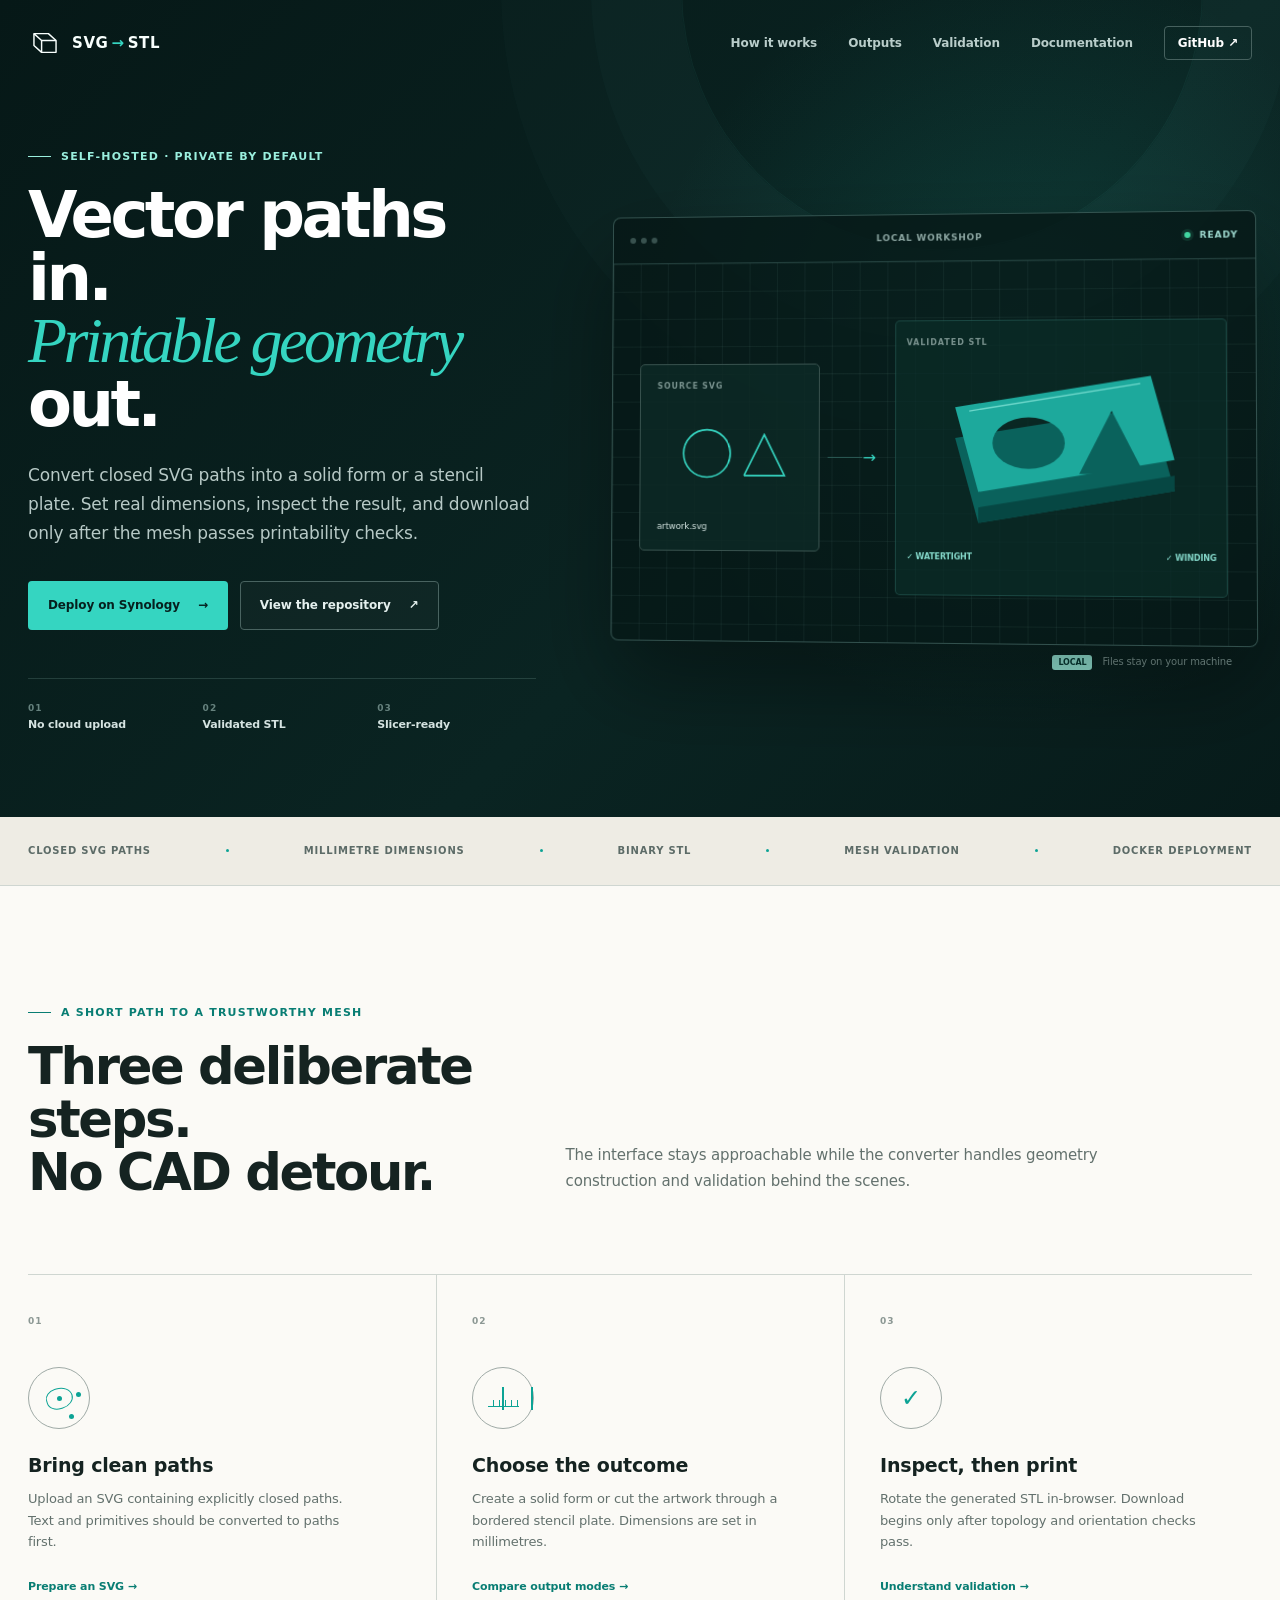
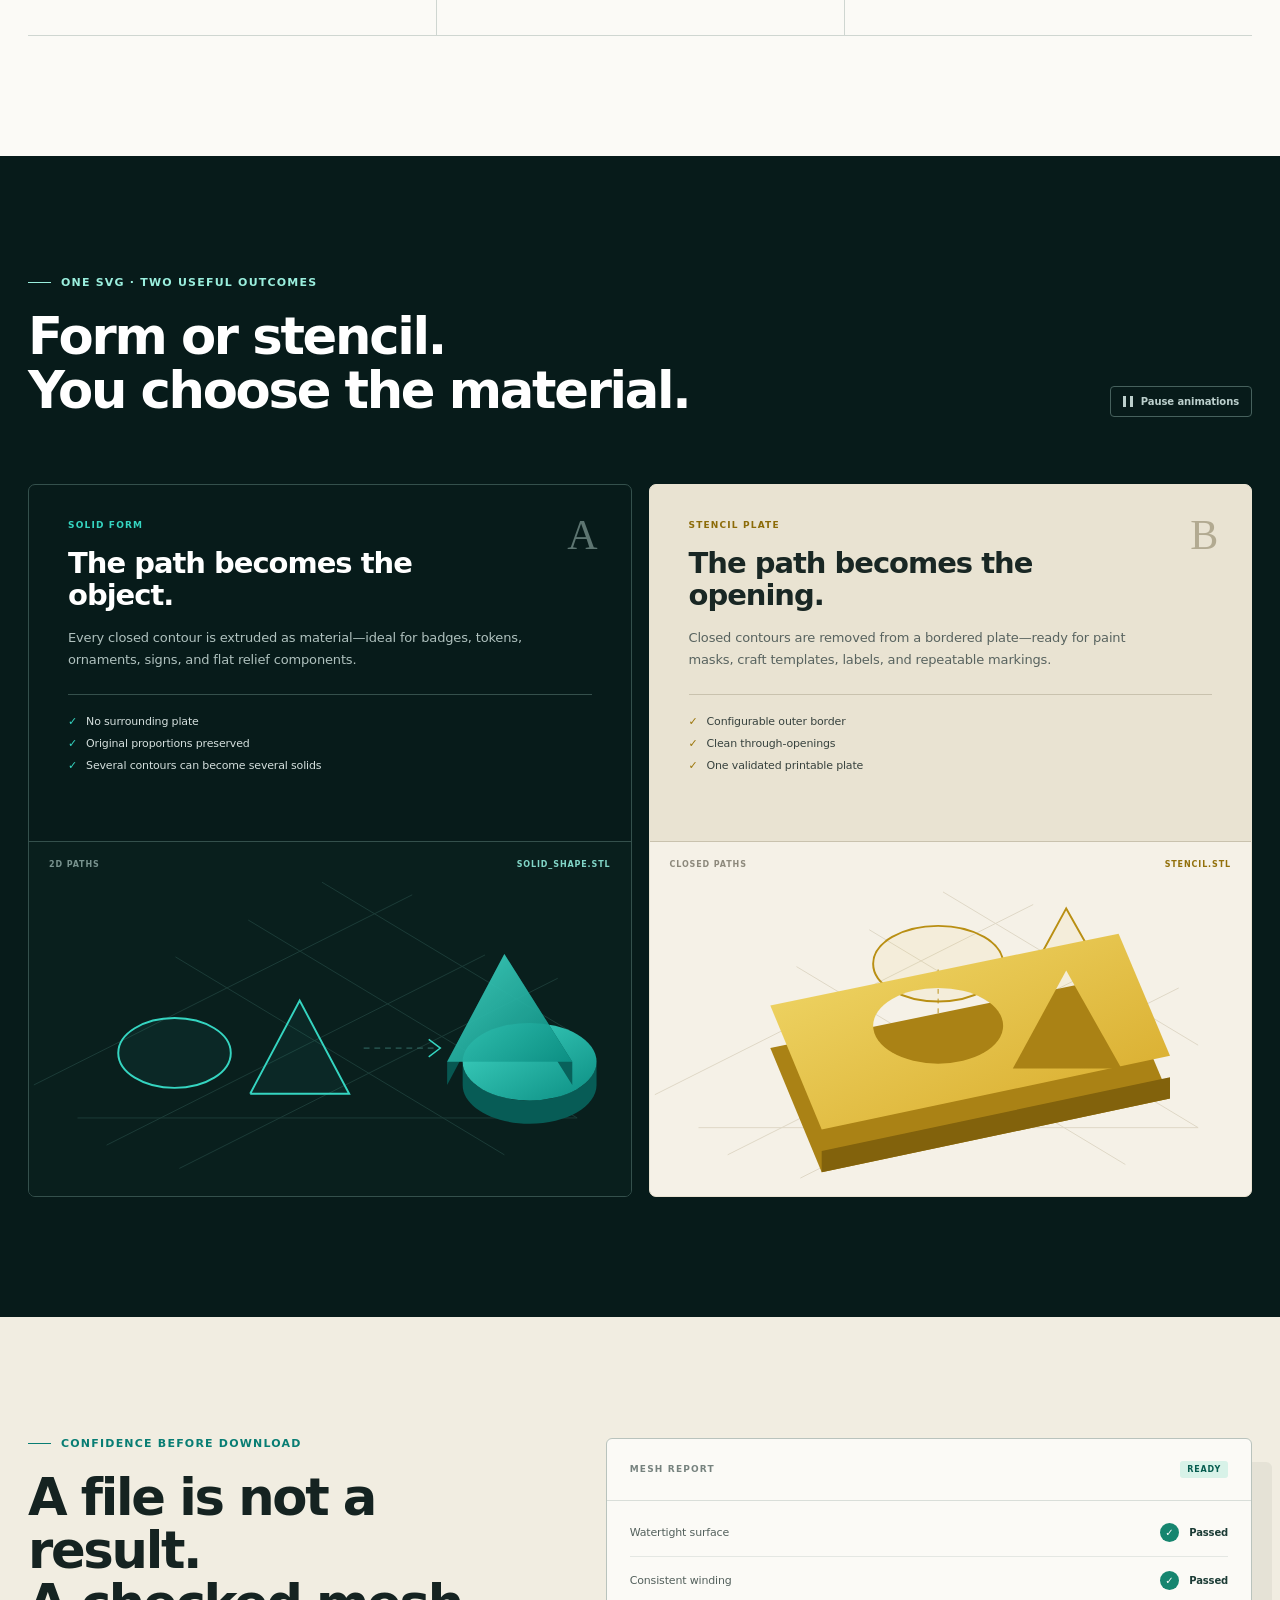
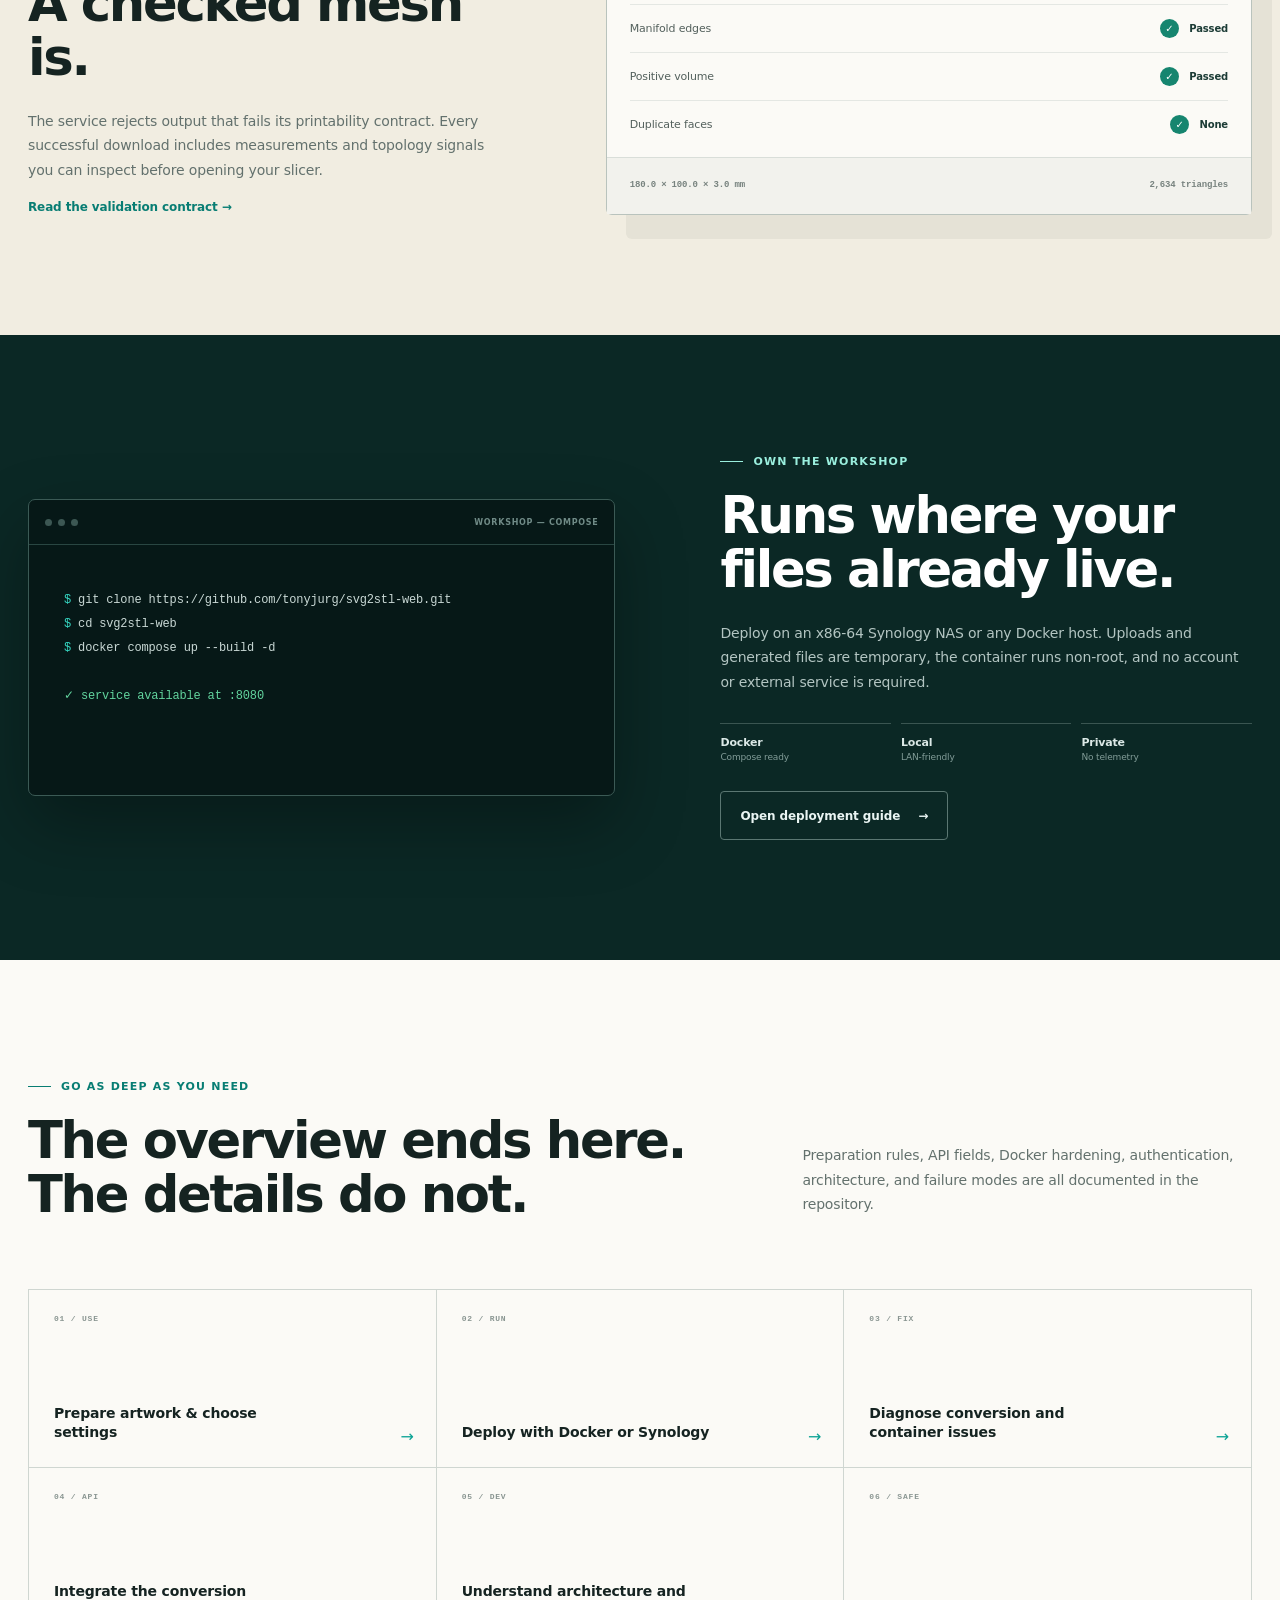
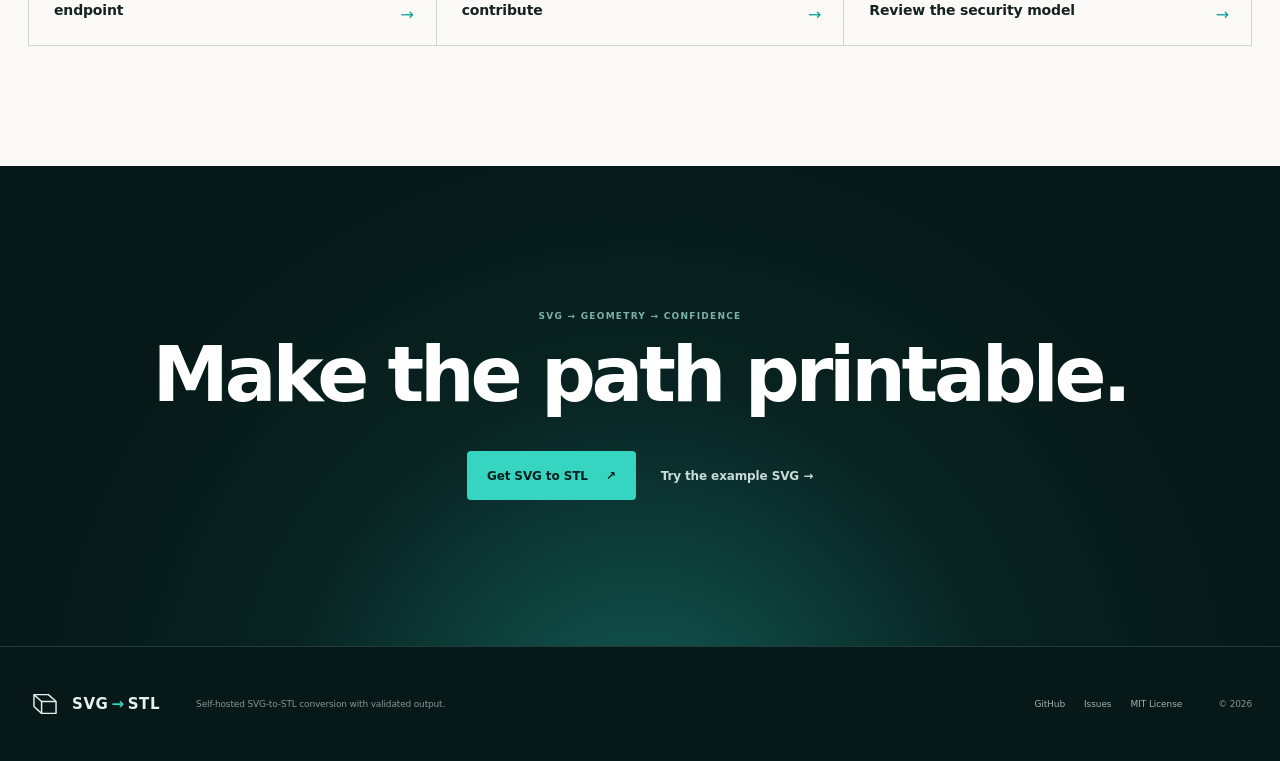
==== site/index.html @ d70d9761 "Add GitHub Pages project site" ====
<!doctype html>
<html lang="en">
  <head>
    <meta charset="utf-8">
    <meta name="viewport" content="width=device-width, initial-scale=1">
    <meta name="description" content="A private, self-hosted SVG-to-STL workshop for validated stencil plates and solid forms.">
    <meta name="theme-color" content="#071b1a">
    <title>SVG to STL · From vector paths to printable geometry</title>
    <link rel="icon" href="favicon.svg" type="image/svg+xml">
    <link rel="stylesheet" href="styles.css">
    <script src="site.js" defer></script>
  </head>
  <body>
    <a class="skip-link" href="#main-content">Skip to content</a>

    <header class="site-header">
      <a class="brand" href="#top" aria-label="SVG to STL home">
        <svg class="brand-mark" viewBox="0 0 40 40" aria-hidden="true">
          <path d="M7 9h17l9 8v14H16l-9-8Z"/>
          <path d="m7 9 9 8h17M16 17v14"/>
        </svg>
        <span>SVG<span class="brand-arrow">→</span>STL</span>
      </a>

      <button class="nav-toggle" id="nav-toggle" type="button" aria-expanded="false" aria-controls="site-nav">
        <span></span><span></span><span></span>
        <span class="sr-only">Open navigation</span>
      </button>

      <nav class="site-nav" id="site-nav" aria-label="Main navigation">
        <a href="#workflow">How it works</a>
        <a href="#outputs">Outputs</a>
        <a href="#confidence">Validation</a>
        <a href="#documentation">Documentation</a>
        <a class="nav-github" href="https://github.com/tonyjurg/svg2stl-web">GitHub ↗</a>
      </nav>
    </header>

    <main id="main-content">
      <section class="hero" id="top">
        <div class="hero-copy">
          <p class="eyebrow"><span></span> Self-hosted · private by default</p>
          <h1>Vector paths in.<br><em>Printable geometry</em> out.</h1>
          <p class="hero-lead">
            Convert closed SVG paths into a solid form or a stencil plate.
            Set real dimensions, inspect the result, and download only after
            the mesh passes printability checks.
          </p>
          <div class="hero-actions">
            <a class="button button-primary" href="https://github.com/tonyjurg/svg2stl-web/blob/main/docs/DEPLOYMENT.md">Deploy on Synology <span>→</span></a>
            <a class="button button-secondary" href="https://github.com/tonyjurg/svg2stl-web">View the repository <span>↗</span></a>
          </div>
          <ul class="hero-facts" aria-label="Highlights">
            <li><span>01</span>No cloud upload</li>
            <li><span>02</span>Validated STL</li>
            <li><span>03</span>Slicer-ready</li>
          </ul>
        </div>

        <div class="hero-visual" aria-label="Animated SVG to STL conversion overview">
          <div class="visual-window">
            <div class="window-bar">
              <span class="window-dots" aria-hidden="true"><i></i><i></i><i></i></span>
              <span>local workshop</span>
              <span class="window-state"><i></i> ready</span>
            </div>
            <div class="conversion-stage">
              <div class="source-card">
                <span class="stage-label">SOURCE SVG</span>
                <svg viewBox="0 0 180 130" aria-hidden="true">
                  <circle cx="62" cy="65" r="29"/>
                  <path d="m108 92 25-50 25 50Z"/>
                </svg>
                <span class="source-name">artwork.svg</span>
              </div>
              <div class="conversion-arrow" aria-hidden="true">
                <span></span><i>→</i>
              </div>
              <div class="mesh-card">
                <span class="stage-label">VALIDATED STL</span>
                <svg class="hero-mesh" viewBox="0 0 230 160" aria-hidden="true">
                  <defs>
                    <mask id="hero-cutouts">
                      <rect width="230" height="160" fill="white"/>
                      <ellipse cx="91" cy="75" rx="28" ry="20" fill="black"/>
                      <path d="m130 99 25-49 25 49Z" fill="black"/>
                    </mask>
                  </defs>
                  <path class="mesh-side" d="m34 59 151-24 18 65-151 25Z"/>
                  <path class="mesh-edge" d="m52 125 151-25v12L52 137Z"/>
                  <path class="mesh-top" d="m34 47 151-24 18 65-151 25Z" mask="url(#hero-cutouts)"/>
                  <path class="mesh-shine" d="m45 50 132-21"/>
                </svg>
                <div class="validation-row"><span>✓ Watertight</span><span>✓ Winding</span></div>
              </div>
            </div>
          </div>
          <div class="hero-note"><span>LOCAL</span> Files stay on your machine</div>
        </div>
      </section>

      <section class="signal-strip" aria-label="Project qualities">
        <span>Closed SVG paths</span><i></i>
        <span>Millimetre dimensions</span><i></i>
        <span>Binary STL</span><i></i>
        <span>Mesh validation</span><i></i>
        <span>Docker deployment</span>
      </section>

      <section class="section workflow" id="workflow">
        <div class="section-intro">
          <p class="eyebrow eyebrow-dark"><span></span> A short path to a trustworthy mesh</p>
          <h2>Three deliberate steps.<br>No CAD detour.</h2>
          <p>The interface stays approachable while the converter handles geometry construction and validation behind the scenes.</p>
        </div>
        <ol class="workflow-steps">
          <li>
            <span class="step-index">01</span>
            <div class="step-icon path-icon" aria-hidden="true"><i></i></div>
            <h3>Bring clean paths</h3>
            <p>Upload an SVG containing explicitly closed paths. Text and primitives should be converted to paths first.</p>
            <a href="https://github.com/tonyjurg/svg2stl-web/blob/main/docs/USAGE.md#preparing-an-svg">Prepare an SVG →</a>
          </li>
          <li>
            <span class="step-index">02</span>
            <div class="step-icon measure-icon" aria-hidden="true"><i></i></div>
            <h3>Choose the outcome</h3>
            <p>Create a solid form or cut the artwork through a bordered stencil plate. Dimensions are set in millimetres.</p>
            <a href="https://github.com/tonyjurg/svg2stl-web/blob/main/docs/USAGE.md#choose-an-output-mode">Compare output modes →</a>
          </li>
          <li>
            <span class="step-index">03</span>
            <div class="step-icon check-icon" aria-hidden="true">✓</div>
            <h3>Inspect, then print</h3>
            <p>Rotate the generated STL in-browser. Download begins only after topology and orientation checks pass.</p>
            <a href="https://github.com/tonyjurg/svg2stl-web/blob/main/docs/USAGE.md#validation-results">Understand validation →</a>
          </li>
        </ol>
      </section>

      <section class="section outputs" id="outputs">
        <div class="outputs-heading">
          <div>
            <p class="eyebrow"><span></span> One SVG · two useful outcomes</p>
            <h2>Form or stencil.<br>You choose the material.</h2>
          </div>
          <button class="motion-toggle" id="motion-toggle" type="button" aria-pressed="false">
            <span class="pause-icon" aria-hidden="true"></span>
            <span class="motion-label">Pause animations</span>
          </button>
        </div>

        <div class="output-grid">
          <article class="output-card form-card">
            <div class="output-copy">
              <span class="output-number">A</span>
              <p class="output-type">SOLID FORM</p>
              <h3>The path becomes the object.</h3>
              <p>Every closed contour is extruded as material—ideal for badges, tokens, ornaments, signs, and flat relief components.</p>
              <ul>
                <li>No surrounding plate</li>
                <li>Original proportions preserved</li>
                <li>Several contours can become several solids</li>
              </ul>
            </div>
            <div class="output-animation" aria-label="Animation showing SVG outlines rising into solid forms">
              <span class="animation-caption">2D paths</span>
              <svg class="form-animation" viewBox="0 0 620 360" role="img" aria-labelledby="form-animation-title">
                <title id="form-animation-title">A circle and triangle SVG becoming raised solid forms</title>
                <defs>
                  <linearGradient id="form-top" x1="0" y1="0" x2="1" y2="1">
                    <stop offset="0" stop-color="#42d7c5"/>
                    <stop offset="1" stop-color="#0b8d82"/>
                  </linearGradient>
                </defs>
                <g class="floor-grid">
                  <path d="M50 282h515M80 310l390-196M155 334l390-196M5 248l390-196M226 78l339 204M151 116l339 204M302 39l263 158"/>
                </g>
                <g class="source-outline">
                  <ellipse cx="150" cy="215" rx="58" ry="36"/>
                  <path d="m228 257 51-96 51 96Z"/>
                </g>
                <path class="motion-line" d="M345 210h75"/>
                <path class="motion-arrow" d="m412 201 12 9-12 9"/>
                <g class="solid-group">
                  <g class="solid-circle">
                    <path class="solid-side" d="M447 224c0 22 31 40 69 40s69-18 69-40v24c0 22-31 40-69 40s-69-18-69-40Z"/>
                    <ellipse class="solid-top" cx="516" cy="224" rx="69" ry="40"/>
                  </g>
                  <g class="solid-triangle">
                    <path class="solid-side" d="m439 208 59-111 70 111v24L498 121l-59 111Z"/>
                    <path class="solid-top" d="m439 208 59-111 70 111Z"/>
                  </g>
                </g>
              </svg>
              <span class="animation-result">solid_shape.stl</span>
            </div>
          </article>

          <article class="output-card stencil-card">
            <div class="output-copy">
              <span class="output-number">B</span>
              <p class="output-type">STENCIL PLATE</p>
              <h3>The path becomes the opening.</h3>
              <p>Closed contours are removed from a bordered plate—ready for paint masks, craft templates, labels, and repeatable markings.</p>
              <ul>
                <li>Configurable outer border</li>
                <li>Clean through-openings</li>
                <li>One validated printable plate</li>
              </ul>
            </div>
            <div class="output-animation" aria-label="Animation showing SVG shapes cutting openings through a stencil plate">
              <span class="animation-caption">closed paths</span>
              <svg class="stencil-animation" viewBox="0 0 620 360" role="img" aria-labelledby="stencil-animation-title">
                <title id="stencil-animation-title">A circle and triangle cutting through a stencil plate</title>
                <defs>
                  <mask id="stencil-holes">
                    <rect width="620" height="360" fill="white"/>
                    <ellipse cx="297" cy="187" rx="67" ry="39" fill="black"/>
                    <path d="m374 231 55-101 57 101Z" fill="black"/>
                  </mask>
                  <linearGradient id="stencil-top" x1="0" y1="0" x2="1" y2="1">
                    <stop offset="0" stop-color="#f1d96b"/>
                    <stop offset="1" stop-color="#d7a928"/>
                  </linearGradient>
                </defs>
                <g class="floor-grid stencil-grid">
                  <path d="M50 292h515M80 320l390-196M155 344l390-196M5 258l390-196M226 88l339 204M151 126l339 204M302 49l263 158"/>
                </g>
                <g class="cutters">
                  <ellipse cx="297" cy="123" rx="67" ry="39"/>
                  <path d="m374 167 55-101 57 101Z"/>
                  <path class="cut-line" d="M297 129v57M429 172v58"/>
                </g>
                <g class="plate-result">
                  <path class="plate-edge" d="m124 188 359-74 53 126-359 76Z"/>
                  <path class="plate-lip" d="m177 316 359-76v22l-359 76Z"/>
                  <path class="plate-top" d="m124 166 359-74 53 126-359 76Z" mask="url(#stencil-holes)"/>
                </g>
              </svg>
              <span class="animation-result">stencil.stl</span>
            </div>
          </article>
        </div>
      </section>

      <section class="section confidence" id="confidence">
        <div class="confidence-copy">
          <p class="eyebrow eyebrow-dark"><span></span> Confidence before download</p>
          <h2>A file is not a result.<br>A checked mesh is.</h2>
          <p>The service rejects output that fails its printability contract. Every successful download includes measurements and topology signals you can inspect before opening your slicer.</p>
          <a class="text-link" href="https://github.com/tonyjurg/svg2stl-web/blob/main/docs/USAGE.md#validation-results">Read the validation contract →</a>
        </div>
        <div class="validation-board">
          <div class="validation-head">
            <span>mesh report</span>
            <strong>READY</strong>
          </div>
          <ul>
            <li><span>Watertight surface</span><strong><i>✓</i> Passed</strong></li>
            <li><span>Consistent winding</span><strong><i>✓</i> Passed</strong></li>
            <li><span>Manifold edges</span><strong><i>✓</i> Passed</strong></li>
            <li><span>Positive volume</span><strong><i>✓</i> Passed</strong></li>
            <li><span>Duplicate faces</span><strong><i>✓</i> None</strong></li>
          </ul>
          <div class="metric-line"><span>180.0 × 100.0 × 3.0 mm</span><span>2,634 triangles</span></div>
        </div>
      </section>

      <section class="section self-hosted">
        <div class="terminal-card" aria-label="Docker Compose quick start command">
          <div class="terminal-head"><span></span><span></span><span></span><strong>workshop — compose</strong></div>
          <pre><code><span>$</span> git clone https://github.com/tonyjurg/svg2stl-web.git
<span>$</span> cd svg2stl-web
<span>$</span> docker compose up --build -d

<em>✓ service available at :8080</em></code></pre>
        </div>
        <div class="self-hosted-copy">
          <p class="eyebrow"><span></span> Own the workshop</p>
          <h2>Runs where your files already live.</h2>
          <p>Deploy on an x86-64 Synology NAS or any Docker host. Uploads and generated files are temporary, the container runs non-root, and no account or external service is required.</p>
          <div class="host-facts">
            <span><strong>Docker</strong> Compose ready</span>
            <span><strong>Local</strong> LAN-friendly</span>
            <span><strong>Private</strong> No telemetry</span>
          </div>
          <a class="button button-light" href="https://github.com/tonyjurg/svg2stl-web/blob/main/docs/DEPLOYMENT.md">Open deployment guide <span>→</span></a>
        </div>
      </section>

      <section class="section documentation" id="documentation">
        <div class="docs-heading">
          <div>
            <p class="eyebrow eyebrow-dark"><span></span> Go as deep as you need</p>
            <h2>The overview ends here.<br>The details do not.</h2>
          </div>
          <p>Preparation rules, API fields, Docker hardening, authentication, architecture, and failure modes are all documented in the repository.</p>
        </div>
        <div class="docs-grid">
          <a href="https://github.com/tonyjurg/svg2stl-web/blob/main/docs/USAGE.md">
            <span class="doc-code">01 / USE</span><strong>Prepare artwork & choose settings</strong><i>→</i>
          </a>
          <a href="https://github.com/tonyjurg/svg2stl-web/blob/main/docs/DEPLOYMENT.md">
            <span class="doc-code">02 / RUN</span><strong>Deploy with Docker or Synology</strong><i>→</i>
          </a>
          <a href="https://github.com/tonyjurg/svg2stl-web/blob/main/docs/TROUBLESHOOTING.md">
            <span class="doc-code">03 / FIX</span><strong>Diagnose conversion and container issues</strong><i>→</i>
          </a>
          <a href="https://github.com/tonyjurg/svg2stl-web/blob/main/docs/API.md">
            <span class="doc-code">04 / API</span><strong>Integrate the conversion endpoint</strong><i>→</i>
          </a>
          <a href="https://github.com/tonyjurg/svg2stl-web/blob/main/docs/DEVELOPMENT.md">
            <span class="doc-code">05 / DEV</span><strong>Understand architecture and contribute</strong><i>→</i>
          </a>
          <a href="https://github.com/tonyjurg/svg2stl-web/blob/main/SECURITY.md">
            <span class="doc-code">06 / SAFE</span><strong>Review the security model</strong><i>→</i>
          </a>
        </div>
      </section>

      <section class="closing">
        <p>SVG → geometry → confidence</p>
        <h2>Make the path printable.</h2>
        <div>
          <a class="button button-primary" href="https://github.com/tonyjurg/svg2stl-web">Get SVG to STL <span>↗</span></a>
          <a class="text-link light-link" href="https://github.com/tonyjurg/svg2stl-web/tree/main/examples">Try the example SVG →</a>
        </div>
      </section>
    </main>

    <footer>
      <a class="brand footer-brand" href="#top">
        <svg class="brand-mark" viewBox="0 0 40 40" aria-hidden="true"><path d="M7 9h17l9 8v14H16l-9-8Z"/><path d="m7 9 9 8h17M16 17v14"/></svg>
        <span>SVG<span class="brand-arrow">→</span>STL</span>
      </a>
      <p>Self-hosted SVG-to-STL conversion with validated output.</p>
      <nav aria-label="Footer navigation">
        <a href="https://github.com/tonyjurg/svg2stl-web">GitHub</a>
        <a href="https://github.com/tonyjurg/svg2stl-web/issues">Issues</a>
        <a href="https://github.com/tonyjurg/svg2stl-web/blob/main/LICENSE">MIT License</a>
      </nav>
      <span>© <span id="year">2026</span></span>
    </footer>
  </body>
</html>
---- site/styles.css ----
:root {
  color: #152321;
  background: #f6f4ed;
  font-family: Inter, ui-sans-serif, system-ui, -apple-system, BlinkMacSystemFont, "Segoe UI", sans-serif;
  font-synthesis: none;
  --ink: #152321;
  --muted: #63716d;
  --paper: #fbfaf6;
  --cream: #f1ede1;
  --line: #cfd6d1;
  --deep: #071b1a;
  --deep-raised: #0c2c29;
  --teal: #0ca395;
  --teal-bright: #35d5c1;
  --mint: #9aefde;
  --yellow: #f1cc55;
  --yellow-deep: #d2a521;
  --max-width: 1240px;
}

* { box-sizing: border-box; }

html {
  scroll-behavior: smooth;
  scroll-padding-top: 90px;
}

body {
  margin: 0;
  min-width: 320px;
  min-height: 100vh;
  overflow-x: hidden;
  color: var(--ink);
  background: var(--paper);
}

body, button, a { letter-spacing: -0.01em; }
button, a { font: inherit; }
a { color: inherit; }
svg { display: block; }

.skip-link {
  position: fixed;
  z-index: 100;
  top: 12px;
  left: 12px;
  padding: 10px 14px;
  color: #fff;
  background: var(--teal);
  border-radius: 4px;
  transform: translateY(-150%);
}

.skip-link:focus { transform: translateY(0); }
.sr-only { position: absolute; width: 1px; height: 1px; overflow: hidden; clip: rect(0 0 0 0); }

:focus-visible {
  outline: 3px solid var(--teal-bright);
  outline-offset: 3px;
}

.site-header {
  position: absolute;
  z-index: 20;
  top: 0;
  left: 50%;
  width: min(100% - 56px, var(--max-width));
  height: 86px;
  display: flex;
  align-items: center;
  justify-content: space-between;
  color: #f8fffd;
  transform: translateX(-50%);
}

.brand {
  display: inline-flex;
  align-items: center;
  gap: 10px;
  color: inherit;
  font-size: 15px;
  font-weight: 850;
  letter-spacing: 0.04em;
  text-decoration: none;
}

.brand-arrow { padding: 0 3px; color: var(--teal-bright); }
.brand-mark { width: 34px; height: 34px; fill: none; stroke: currentColor; stroke-linejoin: round; stroke-width: 1.7; }

.site-nav { display: flex; align-items: center; gap: 31px; font-size: 12px; font-weight: 650; }
.site-nav a { color: #b9cdca; text-decoration: none; transition: color 160ms ease; }
.site-nav a:hover { color: #fff; }
.site-nav .nav-github { padding: 9px 13px; border: 1px solid #46615e; border-radius: 4px; color: #fff; }

.nav-toggle { display: none; width: 42px; height: 38px; border: 1px solid #46615e; border-radius: 4px; background: transparent; }
.nav-toggle > span:not(.sr-only) { width: 18px; height: 1px; display: block; margin: 4px auto; background: #fff; }

.hero {
  min-height: 810px;
  padding: 150px max(28px, calc((100vw - var(--max-width)) / 2)) 86px;
  display: grid;
  grid-template-columns: minmax(0, 0.88fr) minmax(500px, 1.12fr);
  align-items: center;
  gap: 70px;
  color: #fff;
  background:
    radial-gradient(circle at 80% 42%, rgba(34, 174, 157, 0.18), transparent 34%),
    linear-gradient(135deg, #061817 0%, #0a2422 60%, #071b1a 100%);
  overflow: hidden;
}

.hero::before {
  position: absolute;
  top: 0;
  right: 6%;
  width: 520px;
  height: 520px;
  border: 1px solid rgba(89, 202, 185, 0.07);
  border-radius: 50%;
  content: "";
  transform: translateY(-52%);
  box-shadow: 0 0 0 90px rgba(89, 202, 185, 0.025), 0 0 0 180px rgba(89, 202, 185, 0.018);
}

.hero-copy, .hero-visual { position: relative; z-index: 1; }

.eyebrow {
  margin: 0 0 21px;
  display: flex;
  align-items: center;
  gap: 10px;
  color: var(--mint);
  font-size: 11px;
  font-weight: 800;
  letter-spacing: 0.11em;
  text-transform: uppercase;
}

.eyebrow > span { width: 23px; height: 1px; background: currentColor; }
.eyebrow-dark { color: #087d73; }

h1, h2, h3, p { margin-top: 0; }

h1 {
  max-width: 680px;
  margin-bottom: 25px;
  font-size: clamp(52px, 5vw, 77px);
  line-height: 0.98;
  font-weight: 720;
  letter-spacing: -0.055em;
}

h1 em { color: var(--teal-bright); font-family: Georgia, "Times New Roman", serif; font-weight: 400; }

.hero-lead {
  max-width: 590px;
  margin-bottom: 33px;
  color: #b7c9c6;
  font-size: 17px;
  line-height: 1.7;
}

.hero-actions { display: flex; flex-wrap: wrap; gap: 12px; }

.button {
  min-height: 49px;
  padding: 0 19px;
  display: inline-flex;
  align-items: center;
  justify-content: center;
  gap: 18px;
  border: 1px solid transparent;
  border-radius: 4px;
  font-size: 12px;
  font-weight: 780;
  text-decoration: none;
  transition: transform 160ms ease, background 160ms ease, border-color 160ms ease;
}

.button:hover { transform: translateY(-2px); }
.button-primary { color: #06201e; background: var(--teal-bright); }
.button-primary:hover { background: #71e8d7; }
.button-secondary { border-color: #496360; color: #e4f0ee; background: rgba(255, 255, 255, 0.025); }
.button-secondary:hover { border-color: #8ba7a3; background: rgba(255, 255, 255, 0.06); }

.hero-facts {
  margin: 48px 0 0;
  padding: 24px 0 0;
  display: grid;
  grid-template-columns: repeat(3, 1fr);
  gap: 16px;
  border-top: 1px solid rgba(147, 188, 181, 0.2);
  list-style: none;
}

.hero-facts li { color: #d5e3e1; font-size: 11px; font-weight: 700; }
.hero-facts li span { display: block; margin-bottom: 5px; color: #66827e; font-size: 9px; letter-spacing: 0.12em; }

.hero-visual { perspective: 1000px; }

.visual-window {
  width: 100%;
  min-height: 430px;
  border: 1px solid rgba(142, 200, 191, 0.32);
  border-radius: 8px;
  background: rgba(5, 23, 22, 0.8);
  box-shadow: 0 40px 90px rgba(0, 0, 0, 0.38);
  overflow: hidden;
  transform: rotateY(-3deg) rotateX(1deg);
}

.window-bar {
  height: 47px;
  padding: 0 17px;
  display: grid;
  grid-template-columns: 1fr auto 1fr;
  align-items: center;
  border-bottom: 1px solid rgba(142, 200, 191, 0.2);
  color: #8ba5a1;
  font-size: 9px;
  font-weight: 750;
  letter-spacing: 0.09em;
  text-transform: uppercase;
}

.window-dots { display: flex; gap: 5px; }
.window-dots i { width: 6px; height: 6px; display: block; border-radius: 50%; background: #38514e; }
.window-state { justify-self: end; color: #9dd8ce; }
.window-state i { width: 6px; height: 6px; display: inline-block; margin-right: 5px; border-radius: 50%; background: #41d5a0; box-shadow: 0 0 0 3px rgba(65, 213, 160, 0.12); }

.conversion-stage {
  min-height: 381px;
  padding: 44px 28px 32px;
  display: grid;
  grid-template-columns: minmax(135px, 0.72fr) 60px minmax(225px, 1.28fr);
  align-items: center;
  gap: 8px;
  background-image: linear-gradient(rgba(116, 167, 159, 0.08) 1px, transparent 1px), linear-gradient(90deg, rgba(116, 167, 159, 0.08) 1px, transparent 1px);
  background-size: 28px 28px;
}

.source-card, .mesh-card { position: relative; }
.source-card { padding: 17px; border: 1px solid #38524e; border-radius: 5px; background: rgba(12, 40, 37, 0.88); }
.stage-label { display: block; color: #78918d; font-size: 8px; font-weight: 800; letter-spacing: 0.12em; }
.source-card svg { width: 100%; margin: 10px 0 7px; fill: none; stroke: var(--teal-bright); stroke-width: 2; }
.source-card svg circle, .source-card svg path { stroke-dasharray: 260; animation: trace-path 6s ease-in-out infinite; }
.source-card svg path { animation-delay: 0.2s; }
.source-name { color: #d3e2df; font-size: 9px; }

.conversion-arrow { display: flex; align-items: center; color: var(--teal-bright); }
.conversion-arrow span { width: 35px; height: 1px; background: #2a5a54; transform-origin: left; animation: arrow-grow 6s ease-in-out infinite; }
.conversion-arrow i { font-style: normal; animation: arrow-pulse 6s ease-in-out infinite; }

.mesh-card { min-height: 275px; padding: 17px 10px 14px; border: 1px solid rgba(80, 167, 155, 0.25); border-radius: 5px; background: rgba(11, 43, 40, 0.72); }
.hero-mesh { width: 100%; height: 205px; animation: mesh-float 6s ease-in-out infinite; }
.mesh-top { fill: #1da99c; }
.mesh-side { fill: #0a625c; transform: translateY(12px); }
.mesh-edge { fill: #064743; }
.mesh-shine { fill: none; stroke: rgba(178, 255, 242, 0.55); stroke-width: 1; }
.validation-row { display: flex; justify-content: space-between; gap: 8px; color: #84d8ca; font-size: 8px; font-weight: 750; text-transform: uppercase; }
.hero-note { width: max-content; margin: 13px 20px 0 auto; color: #7f9995; font-size: 10px; }
.hero-note span { margin-right: 7px; padding: 3px 6px; border-radius: 3px; color: #073d37; background: var(--mint); font-size: 8px; font-weight: 850; }

.signal-strip {
  min-height: 69px;
  padding: 0 max(28px, calc((100vw - var(--max-width)) / 2));
  display: flex;
  align-items: center;
  justify-content: space-between;
  gap: 18px;
  border-bottom: 1px solid var(--line);
  color: #5c6b67;
  background: #eeece4;
  font-size: 10px;
  font-weight: 780;
  letter-spacing: 0.08em;
  text-transform: uppercase;
}

.signal-strip i { width: 3px; height: 3px; flex: 0 0 3px; border-radius: 50%; background: var(--teal); }

.section { padding: 120px max(28px, calc((100vw - var(--max-width)) / 2)); }
.section h2 { margin-bottom: 25px; font-size: clamp(39px, 4vw, 58px); line-height: 1.04; letter-spacing: -0.045em; }
.section-intro { display: grid; grid-template-columns: 0.8fr 1.2fr; column-gap: 80px; align-items: end; }
.section-intro .eyebrow { grid-column: 1 / -1; }
.section-intro h2 { margin-bottom: 0; }
.section-intro > p:last-child { max-width: 540px; margin: 0 0 5px; color: var(--muted); font-size: 15px; line-height: 1.7; }

.workflow { background: var(--paper); }
.workflow-steps { margin: 75px 0 0; padding: 0; display: grid; grid-template-columns: repeat(3, 1fr); border-top: 1px solid var(--line); border-bottom: 1px solid var(--line); list-style: none; }
.workflow-steps li { position: relative; min-height: 360px; padding: 34px 35px 31px 0; }
.workflow-steps li + li { padding-left: 35px; border-left: 1px solid var(--line); }
.step-index { color: #8b9793; font-size: 9px; font-weight: 800; letter-spacing: 0.1em; }
.step-icon { width: 62px; height: 62px; margin: 39px 0 25px; display: grid; place-items: center; border: 1px solid #9faaa6; border-radius: 50%; color: var(--teal); }
.workflow-steps h3 { margin-bottom: 12px; font-size: 19px; }
.workflow-steps p { max-width: 320px; margin-bottom: 22px; color: var(--muted); font-size: 13px; line-height: 1.65; }
.workflow-steps a { color: #087d73; font-size: 11px; font-weight: 780; text-decoration: none; }
.path-icon::before { width: 25px; height: 19px; border: 1.5px solid currentColor; border-radius: 45% 55% 52% 48%; content: ""; transform: rotate(-17deg); }
.path-icon i, .measure-icon i { position: absolute; width: 5px; height: 5px; border-radius: 50%; background: currentColor; box-shadow: 19px -4px currentColor, 12px 18px currentColor; }
.measure-icon::before { width: 31px; height: 16px; border-bottom: 1.5px solid currentColor; content: ""; background: repeating-linear-gradient(90deg, transparent 0 5px, currentColor 5px 6px) bottom / 100% 6px no-repeat; }
.measure-icon i { width: 2px; height: 23px; border-radius: 0; box-shadow: 29px 0 currentColor; }
.check-icon { font-size: 24px; font-weight: 500; }

.outputs { color: #fff; background: var(--deep); }
.outputs-heading { display: flex; align-items: flex-end; justify-content: space-between; gap: 40px; }
.outputs-heading h2 { margin-bottom: 0; }
.motion-toggle { padding: 9px 12px; display: flex; align-items: center; gap: 8px; border: 1px solid #46615d; border-radius: 4px; color: #bcd0cd; background: transparent; font-size: 10px; font-weight: 720; cursor: pointer; }
.pause-icon { width: 10px; height: 11px; display: inline-block; border-left: 3px solid currentColor; border-right: 3px solid currentColor; }
.motion-paused .pause-icon { border: 0; border-top: 6px solid transparent; border-bottom: 6px solid transparent; border-left: 9px solid currentColor; }

.output-grid { margin-top: 67px; display: grid; grid-template-columns: repeat(2, minmax(0, 1fr)); gap: 17px; }
.output-card { min-width: 0; border: 1px solid #34504c; border-radius: 7px; overflow: hidden; }
.output-copy { min-height: 356px; padding: 35px 39px; position: relative; }
.output-number { position: absolute; top: 29px; right: 33px; color: #5d7571; font: 400 42px/1 Georgia, serif; }
.output-type { margin-bottom: 18px; color: var(--teal-bright); font-size: 9px; font-weight: 850; letter-spacing: 0.13em; }
.output-card h3 { max-width: 420px; margin-bottom: 15px; font-size: 29px; line-height: 1.1; letter-spacing: -0.035em; }
.output-copy > p:not(.output-type) { max-width: 470px; color: #afc1be; font-size: 13px; line-height: 1.7; }
.output-copy ul { margin: 23px 0 0; padding: 20px 0 0; display: grid; gap: 9px; border-top: 1px solid #35504c; list-style: none; }
.output-copy li { color: #d4dfdd; font-size: 11px; }
.output-copy li::before { margin-right: 9px; color: var(--teal-bright); content: "✓"; }
.stencil-card { color: #192724; background: #e9e3d2; border-color: #e9e3d2; }
.stencil-card .output-number { color: #b2aa91; }
.stencil-card .output-type { color: #8c6b08; }
.stencil-card .output-copy > p:not(.output-type) { color: #58635f; }
.stencil-card .output-copy ul { border-color: #c9c2ae; }
.stencil-card .output-copy li { color: #37423e; }
.stencil-card .output-copy li::before { color: #9b760a; }

.output-animation { position: relative; min-height: 354px; border-top: 1px solid #34504c; overflow: hidden; background: #091f1d; }
.stencil-card .output-animation { border-color: #c9c2ae; background: #f5f1e7; }
.output-animation > svg { width: 100%; height: 354px; }
.animation-caption, .animation-result { position: absolute; z-index: 3; top: 18px; color: #78928e; font-size: 8px; font-weight: 850; letter-spacing: 0.11em; text-transform: uppercase; }
.animation-caption { left: 20px; }
.animation-result { right: 20px; color: #82d6c8; }
.stencil-card .animation-caption { color: #8d897c; }
.stencil-card .animation-result { color: #92700b; }
.floor-grid { fill: none; stroke: #1c3c38; stroke-width: 1; }
.stencil-grid { stroke: #ded7c6; }
.source-outline { fill: rgba(53, 213, 193, 0.05); stroke: #35d5c1; stroke-width: 2; stroke-dasharray: 520; animation: outline-cycle 7s ease-in-out infinite; }
.motion-line { fill: none; stroke: #357069; stroke-width: 1; stroke-dasharray: 6 5; animation: dash-flow 1.1s linear infinite; }
.motion-arrow { fill: none; stroke: #35d5c1; stroke-width: 1.5; }
.solid-group { transform-origin: 510px 215px; animation: form-rise 7s ease-in-out infinite; }
.solid-top { fill: url(#form-top); }
.solid-side { fill: #075c56; }
.solid-triangle { opacity: 0.92; transform: translate(-8px, 16px); }

.cutters { fill: rgba(226, 188, 67, 0.08); stroke: #b98f13; stroke-width: 2; animation: cutter-drop 7s ease-in-out infinite; }
.cut-line { fill: none; stroke-dasharray: 5 5; stroke-width: 1; }
.plate-result { animation: plate-lift 7s ease-in-out infinite; }
.plate-edge { fill: #aa8215; transform: translateY(22px); }
.plate-lip { fill: #82620c; }
.plate-top { fill: url(#stencil-top); }

.confidence { display: grid; grid-template-columns: 0.85fr 1.15fr; align-items: center; gap: 100px; background: var(--cream); }
.confidence-copy > p:not(.eyebrow) { max-width: 530px; color: var(--muted); font-size: 14px; line-height: 1.75; }
.text-link { color: #087d73; font-size: 12px; font-weight: 800; text-decoration: none; }
.validation-board { border: 1px solid #b9c3bd; border-radius: 6px; background: var(--paper); box-shadow: 20px 24px 0 rgba(21, 35, 33, 0.055); }
.validation-head { min-height: 62px; padding: 0 23px; display: flex; align-items: center; justify-content: space-between; border-bottom: 1px solid #d9ded9; }
.validation-head span { color: #76827e; font-size: 9px; font-weight: 800; letter-spacing: 0.13em; text-transform: uppercase; }
.validation-head strong { padding: 4px 7px; border-radius: 3px; color: #075d50; background: #d8f2e8; font-size: 8px; letter-spacing: 0.1em; }
.validation-board ul { margin: 0; padding: 8px 23px; list-style: none; }
.validation-board li { min-height: 48px; display: flex; align-items: center; justify-content: space-between; gap: 20px; border-bottom: 1px solid #e4e7e3; color: #53605c; font-size: 11px; }
.validation-board li:last-child { border: 0; }
.validation-board li strong { color: #1b3b35; font-size: 10px; }
.validation-board li i { width: 19px; height: 19px; margin-right: 7px; display: inline-grid; place-items: center; border-radius: 50%; color: #fff; background: #16856f; font-style: normal; }
.metric-line { min-height: 57px; padding: 0 23px; display: flex; align-items: center; justify-content: space-between; gap: 15px; border-top: 1px solid #d9ded9; color: #78837f; background: #f2f2ed; font: 700 9px/1 ui-monospace, SFMono-Regular, Menlo, monospace; }

.self-hosted { display: grid; grid-template-columns: 1.05fr 0.95fr; align-items: center; gap: 105px; color: #fff; background: #0b2825; }
.terminal-card { border: 1px solid #3b5a55; border-radius: 7px; background: #061817; box-shadow: 0 28px 70px rgba(0, 0, 0, 0.32); overflow: hidden; }
.terminal-head { height: 45px; padding: 0 16px; display: flex; align-items: center; gap: 6px; border-bottom: 1px solid #294642; }
.terminal-head span { width: 7px; height: 7px; border-radius: 50%; background: #3c5753; }
.terminal-head strong { margin-left: auto; color: #708b87; font-size: 8px; letter-spacing: 0.09em; text-transform: uppercase; }
.terminal-card pre { min-height: 250px; margin: 0; padding: 43px 35px; overflow-x: auto; }
.terminal-card code { color: #c9d8d5; font: 500 12px/2 ui-monospace, SFMono-Regular, Menlo, Consolas, monospace; }
.terminal-card code span { color: var(--teal-bright); }
.terminal-card code em { color: #62d49e; font-style: normal; }
.self-hosted-copy > p:not(.eyebrow) { max-width: 520px; color: #b3c5c2; font-size: 14px; line-height: 1.75; }
.host-facts { margin: 29px 0; display: grid; grid-template-columns: repeat(3, 1fr); gap: 10px; }
.host-facts span { padding-top: 12px; border-top: 1px solid #3a5551; color: #829c98; font-size: 9px; }
.host-facts strong { display: block; margin-bottom: 3px; color: #dce9e7; font-size: 11px; }
.button-light { border-color: #5b7772; color: #eaf5f3; }
.button-light:hover { background: rgba(255, 255, 255, 0.06); }

.documentation { background: var(--paper); }
.docs-heading { display: grid; grid-template-columns: 1.2fr 0.8fr; align-items: end; gap: 100px; }
.docs-heading h2 { margin-bottom: 0; }
.docs-heading > p { margin-bottom: 4px; color: var(--muted); font-size: 14px; line-height: 1.75; }
.docs-grid { margin-top: 68px; display: grid; grid-template-columns: repeat(3, 1fr); border-top: 1px solid var(--line); border-left: 1px solid var(--line); }
.docs-grid a { position: relative; min-height: 178px; padding: 25px; display: flex; flex-direction: column; justify-content: space-between; border-right: 1px solid var(--line); border-bottom: 1px solid var(--line); text-decoration: none; transition: color 180ms ease, background 180ms ease; }
.docs-grid a:hover { color: #fff; background: #0b8277; }
.doc-code { color: #8a9692; font: 750 8px/1 ui-monospace, SFMono-Regular, Menlo, monospace; letter-spacing: 0.1em; }
.docs-grid a:hover .doc-code { color: #a9e6dc; }
.docs-grid strong { max-width: 260px; font-size: 14px; line-height: 1.35; }
.docs-grid i { position: absolute; right: 22px; bottom: 21px; color: var(--teal); font-style: normal; }
.docs-grid a:hover i { color: #fff; }

.closing { min-height: 480px; padding: 105px max(28px, calc((100vw - var(--max-width)) / 2)); display: flex; flex-direction: column; align-items: center; justify-content: center; color: #fff; text-align: center; background: radial-gradient(circle at 50% 120%, #135b54 0%, #082321 42%, #061817 75%); }
.closing > p { color: #7eb1aa; font-size: 9px; font-weight: 800; letter-spacing: 0.14em; text-transform: uppercase; }
.closing h2 { margin-bottom: 32px; font-size: clamp(48px, 6vw, 82px); letter-spacing: -0.055em; }
.closing > div { display: flex; align-items: center; gap: 25px; }
.light-link { color: #c9dbd8; }

footer { min-height: 115px; padding: 25px max(28px, calc((100vw - var(--max-width)) / 2)); display: grid; grid-template-columns: auto 1fr auto auto; align-items: center; gap: 36px; color: #829793; background: #061817; border-top: 1px solid #223d39; font-size: 9px; }
.footer-brand { color: #e6f0ee; }
footer p { margin: 0; }
footer nav { display: flex; gap: 19px; }
footer a:not(.brand) { color: #9fb2af; text-decoration: none; }

@keyframes trace-path {
  0%, 12% { stroke-dashoffset: 260; opacity: 0.35; }
  35%, 82% { stroke-dashoffset: 0; opacity: 1; }
  100% { stroke-dashoffset: -260; opacity: 0.3; }
}

@keyframes arrow-grow {
  0%, 27% { transform: scaleX(0); opacity: 0; }
  42%, 84% { transform: scaleX(1); opacity: 1; }
  100% { opacity: 0; }
}

@keyframes arrow-pulse {
  0%, 31% { transform: translateX(-8px); opacity: 0; }
  46%, 84% { transform: translateX(0); opacity: 1; }
  100% { transform: translateX(8px); opacity: 0; }
}

@keyframes mesh-float {
  0%, 22% { transform: translateY(8px) scale(0.96); opacity: 0.45; }
  48%, 82% { transform: translateY(0) scale(1); opacity: 1; }
  100% { transform: translateY(-4px) scale(0.98); opacity: 0.5; }
}

@keyframes outline-cycle {
  0%, 12% { stroke-dashoffset: 520; opacity: 0.2; }
  32%, 74% { stroke-dashoffset: 0; opacity: 1; }
  94%, 100% { opacity: 0.25; }
}

@keyframes dash-flow { to { stroke-dashoffset: -11; } }

@keyframes form-rise {
  0%, 30% { transform: translateY(38px) scaleY(0.58); opacity: 0; }
  48%, 80% { transform: translateY(0) scaleY(1); opacity: 1; }
  100% { transform: translateY(-8px) scaleY(1); opacity: 0; }
}

@keyframes cutter-drop {
  0%, 18% { transform: translateY(-72px); opacity: 0; }
  37%, 58% { transform: translateY(0); opacity: 1; }
  72%, 100% { transform: translateY(38px); opacity: 0; }
}

@keyframes plate-lift {
  0%, 43% { transform: translateY(18px); opacity: 0.45; }
  62%, 86% { transform: translateY(0); opacity: 1; }
  100% { transform: translateY(-7px); opacity: 0.5; }
}

.motion-paused *, .motion-paused *::before, .motion-paused *::after { animation-play-state: paused !important; }

@media (prefers-reduced-motion: reduce) {
  html { scroll-behavior: auto; }
  *, *::before, *::after { scroll-behavior: auto !important; animation-duration: 1ms !important; animation-iteration-count: 1 !important; transition-duration: 1ms !important; }
}

@media (max-width: 1050px) {
  .site-nav { gap: 18px; }
  .hero { grid-template-columns: 1fr; padding-top: 145px; }
  .hero-copy { max-width: 760px; }
  .hero-visual { width: min(720px, 100%); }
  .section-intro, .docs-heading { gap: 45px; }
  .output-grid { grid-template-columns: 1fr; }
  .output-card { display: grid; grid-template-columns: 0.78fr 1.22fr; }
  .output-copy { min-height: 400px; }
  .output-animation { min-height: 400px; border-top: 0; border-left: 1px solid #34504c; }
  .stencil-card .output-animation { border-left-color: #c9c2ae; }
  .output-animation > svg { height: 400px; }
  .confidence, .self-hosted { gap: 55px; }
}

@media (max-width: 820px) {
  .site-header { width: min(100% - 36px, var(--max-width)); }
  .nav-toggle { display: block; }
  .site-nav { position: absolute; top: 70px; right: 0; width: 240px; padding: 18px; display: none; align-items: stretch; flex-direction: column; gap: 5px; border: 1px solid #45615d; border-radius: 5px; background: #0b2825; box-shadow: 0 18px 40px rgba(0, 0, 0, 0.3); }
  .site-nav.is-open { display: flex; }
  .site-nav a { padding: 10px; }
  .site-nav .nav-github { margin-top: 5px; }
  .hero { min-height: auto; grid-template-columns: 1fr; gap: 60px; }
  .hero::before { display: none; }
  .section { padding-top: 90px; padding-bottom: 90px; }
  .section-intro, .docs-heading { grid-template-columns: 1fr; gap: 24px; }
  .workflow-steps { grid-template-columns: 1fr; }
  .workflow-steps li { min-height: 260px; padding: 28px 10px; }
  .workflow-steps li + li { padding-left: 10px; border-top: 1px solid var(--line); border-left: 0; }
  .step-icon { margin: 23px 0 18px; }
  .output-card { display: block; }
  .output-copy { min-height: 0; }
  .output-animation { border-top: 1px solid #34504c; border-left: 0; }
  .stencil-card .output-animation { border-top-color: #c9c2ae; border-left: 0; }
  .confidence, .self-hosted { grid-template-columns: 1fr; }
  .confidence { gap: 55px; }
  .self-hosted { gap: 60px; }
  .terminal-card { order: 2; }
  .docs-grid { grid-template-columns: repeat(2, 1fr); }
  footer { grid-template-columns: 1fr auto; }
  footer p { order: 3; }
  footer nav { justify-self: end; }
}

@media (max-width: 580px) {
  .site-header { width: calc(100% - 32px); }
  .hero { padding: 125px 20px 70px; }
  h1 { font-size: 46px; }
  .hero-lead { font-size: 15px; }
  .hero-actions { align-items: stretch; flex-direction: column; }
  .button { justify-content: space-between; }
  .hero-facts { grid-template-columns: 1fr; gap: 13px; }
  .hero-facts li { display: flex; gap: 10px; }
  .hero-facts li span { margin: 0; }
  .visual-window { min-height: 540px; transform: none; }
  .conversion-stage { min-height: 493px; grid-template-columns: 1fr; }
  .source-card { width: min(240px, 100%); margin: auto; }
  .conversion-arrow { height: 35px; justify-content: center; transform: rotate(90deg); }
  .mesh-card { width: 100%; }
  .signal-strip { padding: 20px; justify-content: flex-start; flex-wrap: wrap; }
  .signal-strip i { display: none; }
  .signal-strip span { width: calc(50% - 10px); }
  .section { padding: 75px 20px; }
  .section h2 { font-size: 38px; }
  .outputs-heading { align-items: flex-start; flex-direction: column; }
  .output-copy { padding: 30px 25px; }
  .output-card h3 { padding-right: 40px; font-size: 25px; }
  .output-animation, .output-animation > svg { min-height: 310px; height: 310px; }
  .confidence { gap: 45px; }
  .validation-board { box-shadow: 8px 10px 0 rgba(21, 35, 33, 0.055); }
  .metric-line { align-items: flex-start; flex-direction: column; justify-content: center; }
  .terminal-card pre { padding: 28px 20px; }
  .terminal-card code { font-size: 10px; }
  .host-facts { grid-template-columns: 1fr; }
  .docs-grid { grid-template-columns: 1fr; }
  .docs-grid a { min-height: 145px; }
  .closing { min-height: 420px; padding: 80px 20px; }
  .closing h2 { font-size: 47px; }
  .closing > div { width: 100%; align-items: stretch; flex-direction: column; }
  footer { padding: 35px 20px; grid-template-columns: 1fr; gap: 18px; }
  footer nav { justify-self: start; }
}
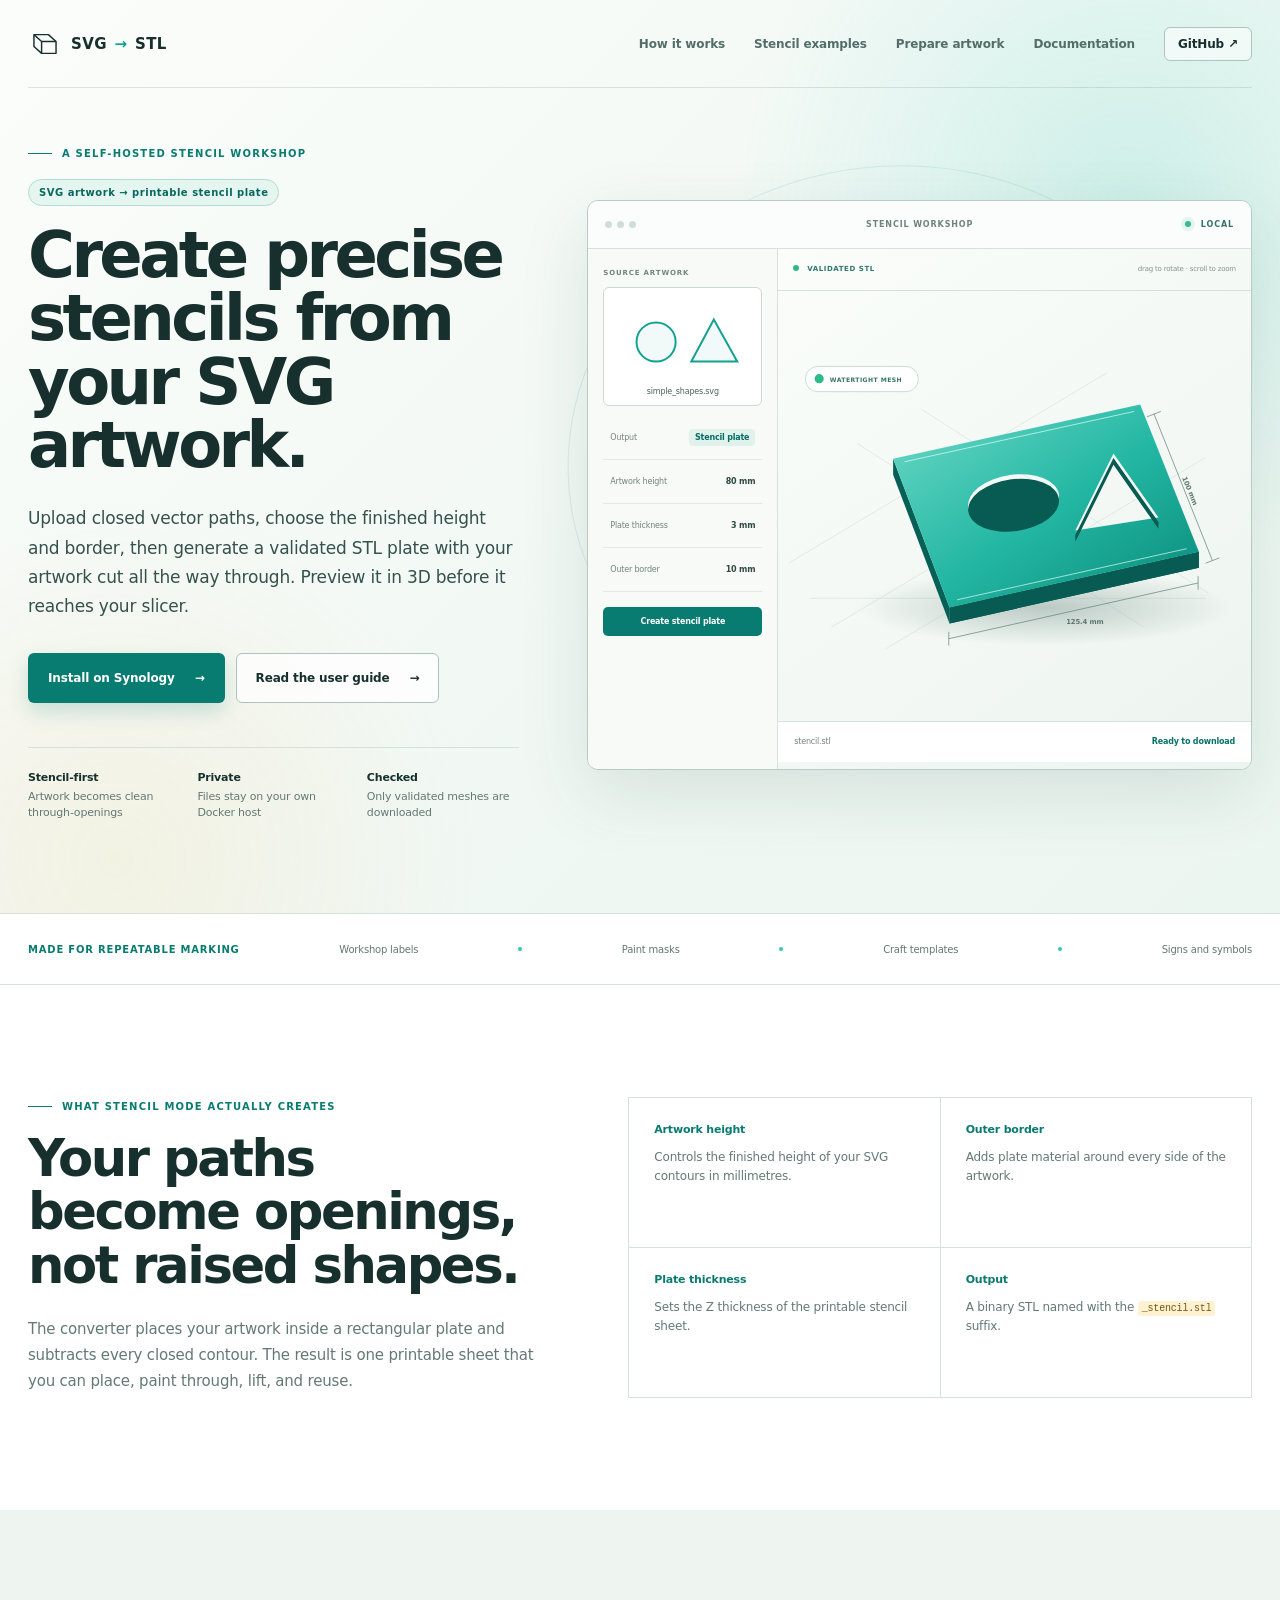
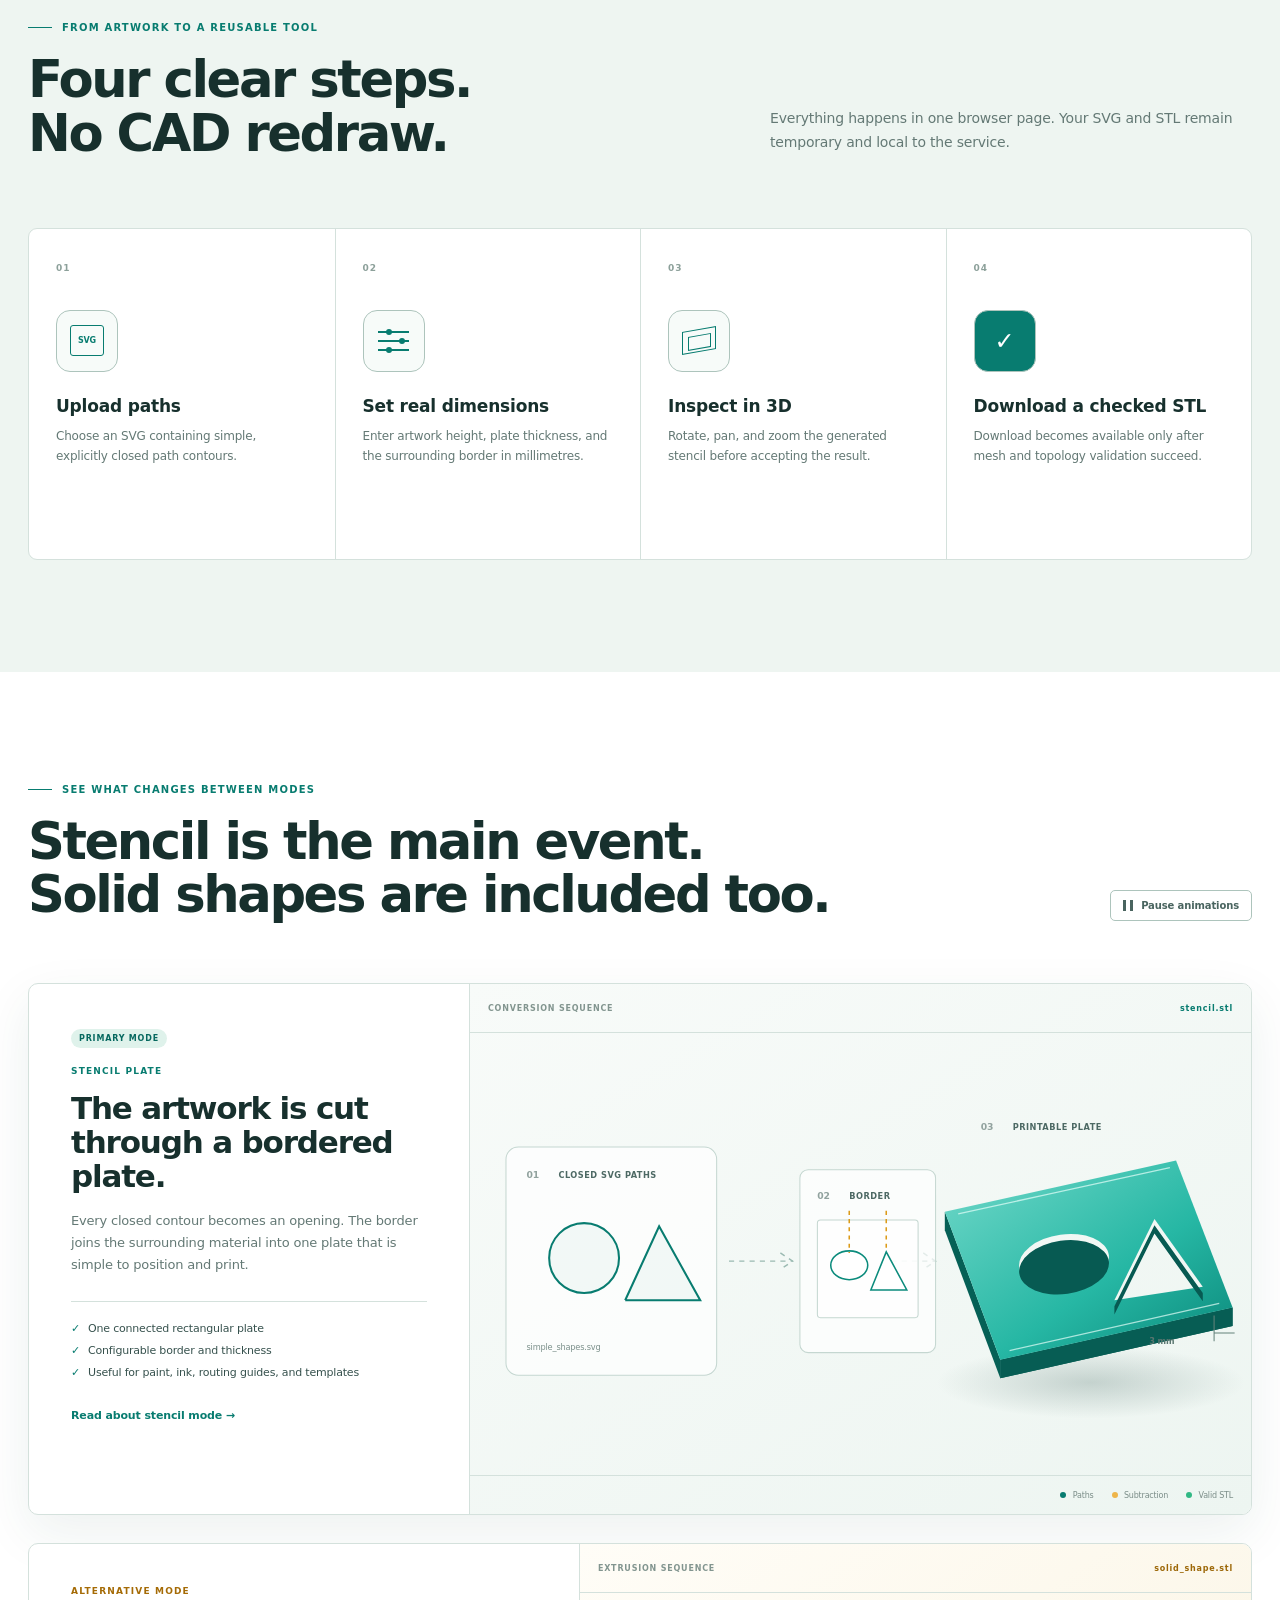
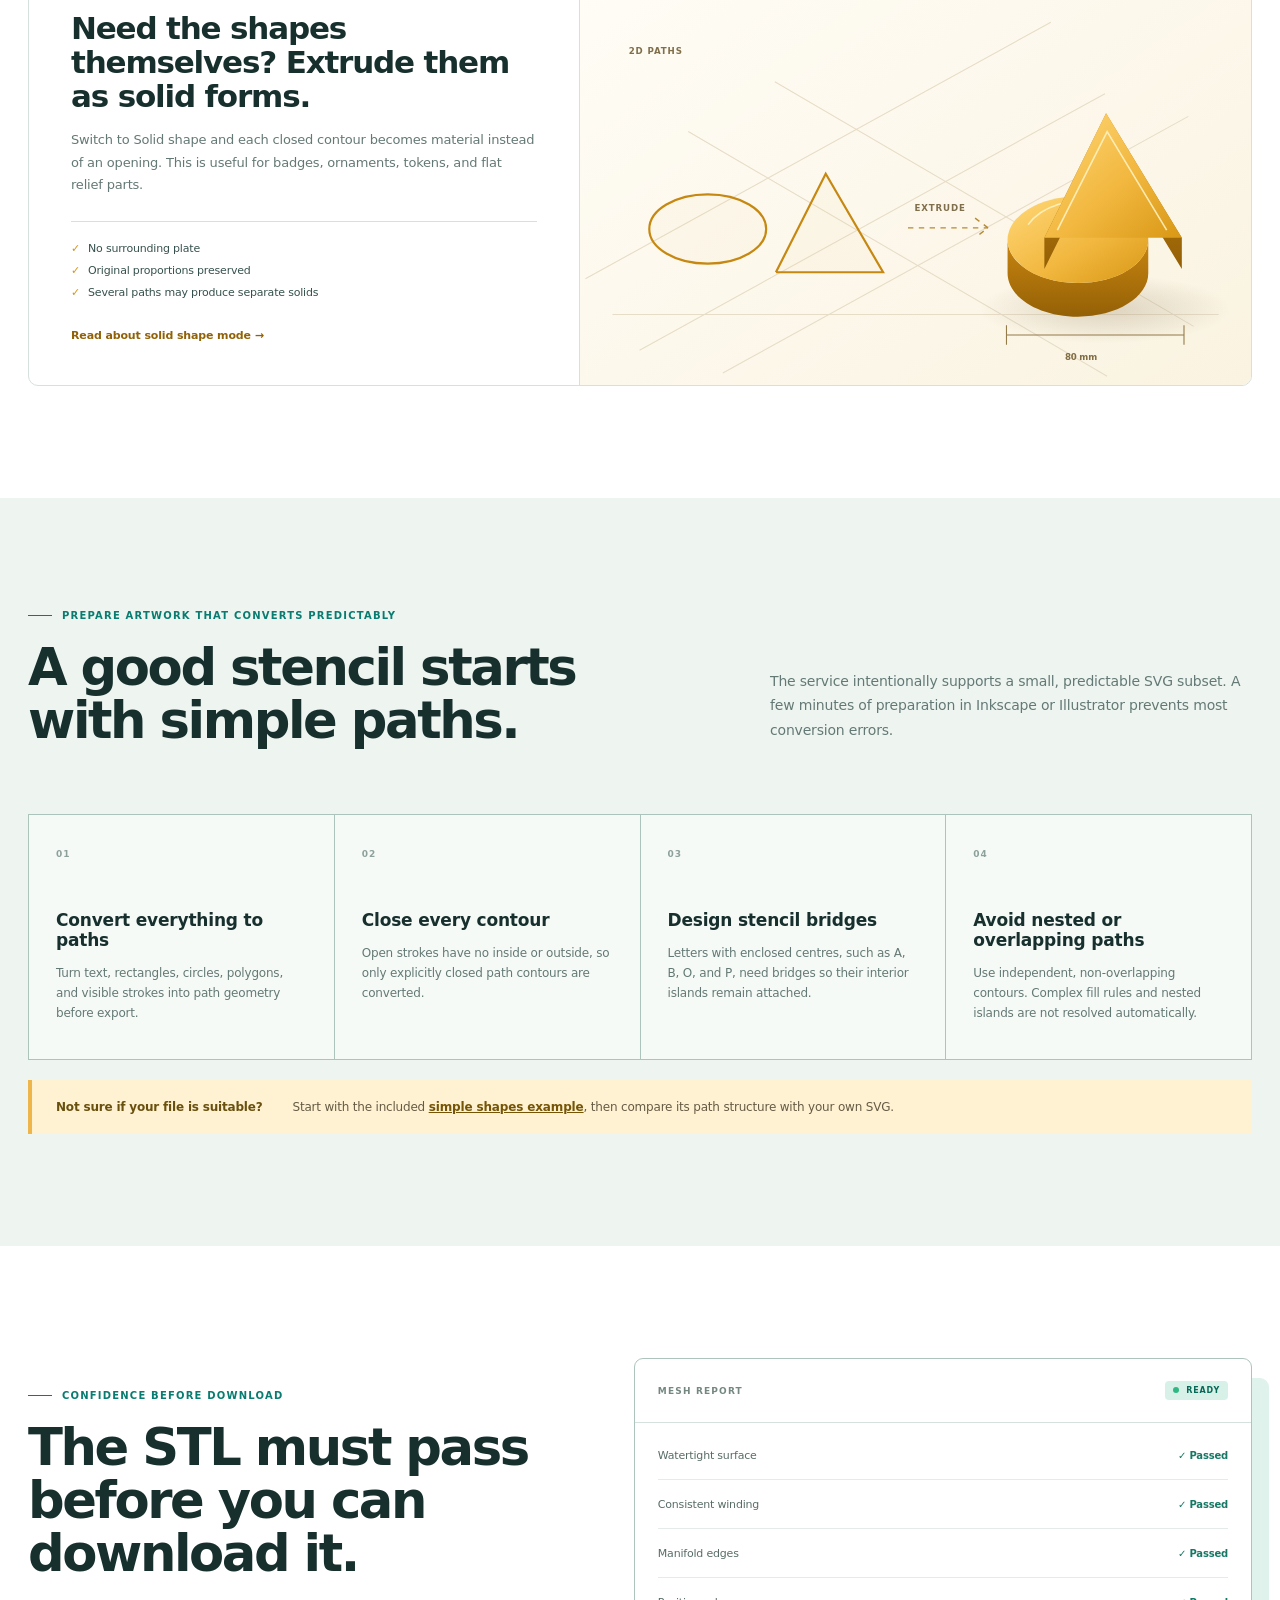
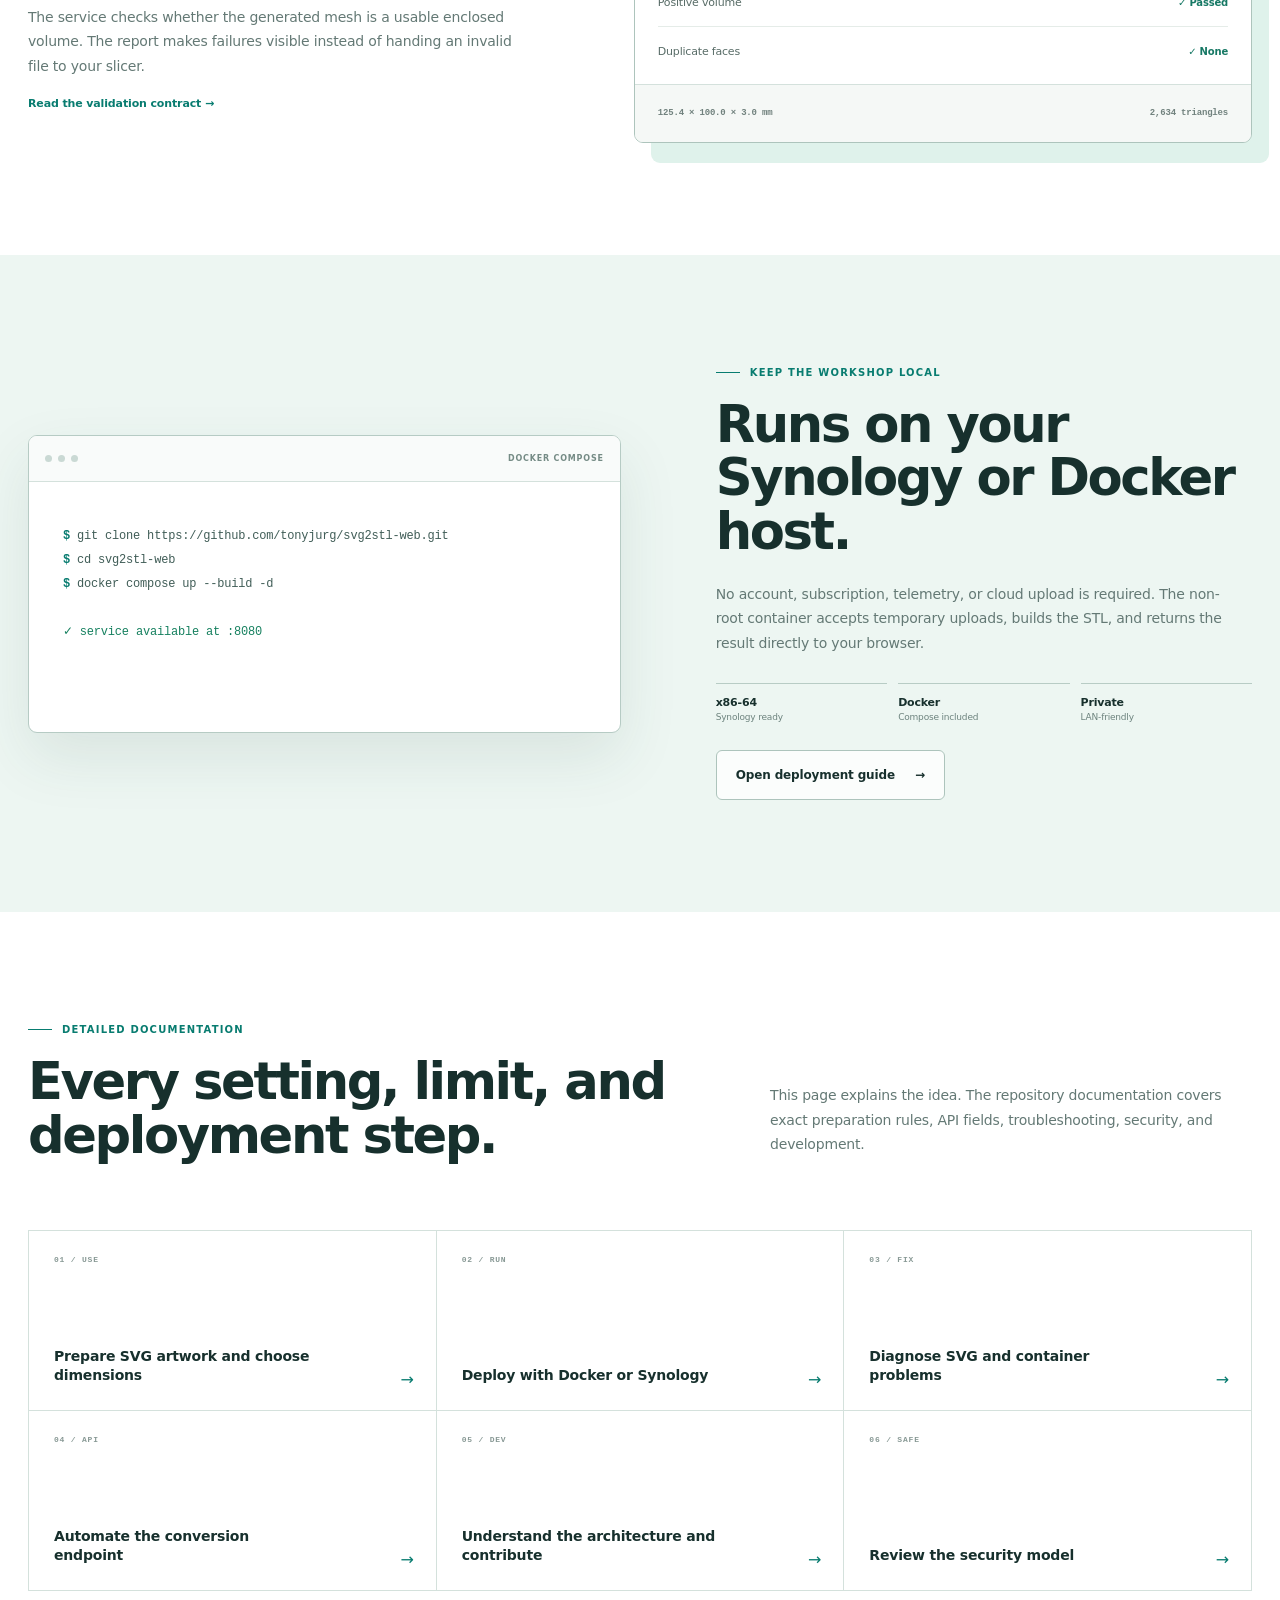
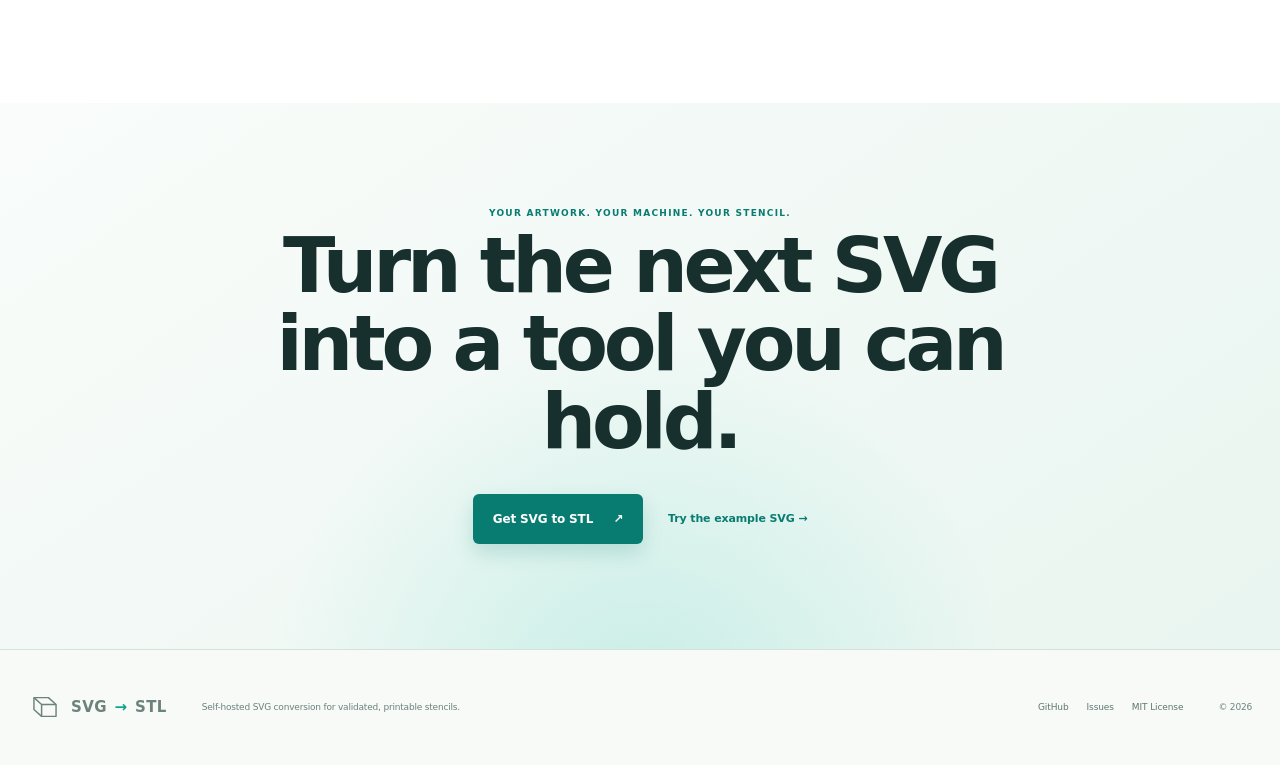
==== commit 1f0fd330: "Redesign Pages site for stencil workflows" ====
--- a/site/index.html
+++ b/site/index.html
@@ -3,9 +3,9 @@
   <head>
     <meta charset="utf-8">
     <meta name="viewport" content="width=device-width, initial-scale=1">
-    <meta name="description" content="A private, self-hosted SVG-to-STL workshop for validated stencil plates and solid forms.">
-    <meta name="theme-color" content="#071b1a">
-    <title>SVG to STL · From vector paths to printable geometry</title>
+    <meta name="description" content="Turn closed SVG paths into validated, 3D-printable stencil plates or solid shapes on your own machine.">
+    <meta name="theme-color" content="#f7faf7">
+    <title>SVG to STL | Create printable stencils from SVG artwork</title>
     <link rel="icon" href="favicon.svg" type="image/svg+xml">
     <link rel="stylesheet" href="styles.css">
     <script src="site.js" defer></script>
@@ -19,7 +19,7 @@
           <path d="M7 9h17l9 8v14H16l-9-8Z"/>
           <path d="m7 9 9 8h17M16 17v14"/>
         </svg>
-        <span>SVG<span class="brand-arrow">→</span>STL</span>
+        <span>SVG <span class="brand-arrow">&rarr;</span> STL</span>
       </a>
 
       <button class="nav-toggle" id="nav-toggle" type="button" aria-expanded="false" aria-controls="site-nav">
@@ -29,120 +29,171 @@
 
       <nav class="site-nav" id="site-nav" aria-label="Main navigation">
         <a href="#workflow">How it works</a>
-        <a href="#outputs">Outputs</a>
-        <a href="#confidence">Validation</a>
+        <a href="#outputs">Stencil examples</a>
+        <a href="#prepare">Prepare artwork</a>
         <a href="#documentation">Documentation</a>
-        <a class="nav-github" href="https://github.com/tonyjurg/svg2stl-web">GitHub ↗</a>
+        <a class="nav-github" href="https://github.com/tonyjurg/svg2stl-web">GitHub <span>&nearr;</span></a>
       </nav>
     </header>
 
     <main id="main-content">
       <section class="hero" id="top">
         <div class="hero-copy">
-          <p class="eyebrow"><span></span> Self-hosted · private by default</p>
-          <h1>Vector paths in.<br><em>Printable geometry</em> out.</h1>
+          <p class="eyebrow"><span></span> A self-hosted stencil workshop</p>
+          <p class="hero-badge">SVG artwork &rarr; printable stencil plate</p>
+          <h1>Create precise stencils from your SVG artwork.</h1>
           <p class="hero-lead">
-            Convert closed SVG paths into a solid form or a stencil plate.
-            Set real dimensions, inspect the result, and download only after
-            the mesh passes printability checks.
+            Upload closed vector paths, choose the finished height and border,
+            then generate a validated STL plate with your artwork cut all the
+            way through. Preview it in 3D before it reaches your slicer.
           </p>
           <div class="hero-actions">
-            <a class="button button-primary" href="https://github.com/tonyjurg/svg2stl-web/blob/main/docs/DEPLOYMENT.md">Deploy on Synology <span>→</span></a>
-            <a class="button button-secondary" href="https://github.com/tonyjurg/svg2stl-web">View the repository <span>↗</span></a>
-          </div>
-          <ul class="hero-facts" aria-label="Highlights">
-            <li><span>01</span>No cloud upload</li>
-            <li><span>02</span>Validated STL</li>
-            <li><span>03</span>Slicer-ready</li>
+            <a class="button button-primary" href="https://github.com/tonyjurg/svg2stl-web/blob/main/docs/DEPLOYMENT.md">Install on Synology <span>&rarr;</span></a>
+            <a class="button button-secondary" href="https://github.com/tonyjurg/svg2stl-web/blob/main/docs/USAGE.md">Read the user guide <span>&rarr;</span></a>
+          </div>
+          <ul class="hero-facts" aria-label="Main benefits">
+            <li><strong>Stencil-first</strong><span>Artwork becomes clean through-openings</span></li>
+            <li><strong>Private</strong><span>Files stay on your own Docker host</span></li>
+            <li><strong>Checked</strong><span>Only validated meshes are downloaded</span></li>
           </ul>
         </div>
 
-        <div class="hero-visual" aria-label="Animated SVG to STL conversion overview">
-          <div class="visual-window">
-            <div class="window-bar">
+        <div class="hero-visual" aria-label="Animated preview of an SVG becoming a three-dimensional stencil plate">
+          <div class="app-window">
+            <div class="app-window-bar">
               <span class="window-dots" aria-hidden="true"><i></i><i></i><i></i></span>
-              <span>local workshop</span>
-              <span class="window-state"><i></i> ready</span>
+              <strong>STENCIL WORKSHOP</strong>
+              <span class="ready-dot"><i></i> LOCAL</span>
             </div>
-            <div class="conversion-stage">
-              <div class="source-card">
-                <span class="stage-label">SOURCE SVG</span>
-                <svg viewBox="0 0 180 130" aria-hidden="true">
-                  <circle cx="62" cy="65" r="29"/>
-                  <path d="m108 92 25-50 25 50Z"/>
+            <div class="app-layout">
+              <aside class="settings-panel">
+                <span class="panel-label">SOURCE ARTWORK</span>
+                <div class="upload-preview">
+                  <svg viewBox="0 0 140 92" aria-hidden="true">
+                    <circle cx="43" cy="46" r="20"/>
+                    <path d="m79 66 23-43 24 43Z"/>
+                  </svg>
+                  <span>simple_shapes.svg</span>
+                </div>
+                <div class="mode-row"><span>Output</span><strong>Stencil plate</strong></div>
+                <div class="field-row"><span>Artwork height</span><strong>80 mm</strong></div>
+                <div class="field-row"><span>Plate thickness</span><strong>3 mm</strong></div>
+                <div class="field-row"><span>Outer border</span><strong>10 mm</strong></div>
+                <div class="fake-button">Create stencil plate</div>
+              </aside>
+              <div class="preview-panel">
+                <div class="preview-toolbar">
+                  <span><i></i> VALIDATED STL</span>
+                  <span>drag to rotate &middot; scroll to zoom</span>
+                </div>
+                <svg class="hero-stencil" viewBox="0 0 620 430" role="img" aria-labelledby="hero-stencil-title">
+                  <title id="hero-stencil-title">A realistic three-dimensional stencil plate with circular and triangular openings</title>
+                  <defs>
+                    <linearGradient id="hero-plate-top" x1="0" y1="0" x2="1" y2="1">
+                      <stop offset="0" stop-color="#6edac8"/>
+                      <stop offset="0.52" stop-color="#23b7a3"/>
+                      <stop offset="1" stop-color="#098979"/>
+                    </linearGradient>
+                    <linearGradient id="hero-plate-edge" x1="0" y1="0" x2="0" y2="1">
+                      <stop offset="0" stop-color="#08766b"/>
+                      <stop offset="1" stop-color="#04584f"/>
+                    </linearGradient>
+                    <radialGradient id="hero-shadow">
+                      <stop offset="0" stop-color="#52736c" stop-opacity=".34"/>
+                      <stop offset="1" stop-color="#52736c" stop-opacity="0"/>
+                    </radialGradient>
+                    <mask id="hero-holes">
+                      <rect width="620" height="430" fill="white"/>
+                      <ellipse cx="309" cy="208" rx="60" ry="34" transform="rotate(-8 309 208)" fill="black"/>
+                      <path d="m390 247 50-101 59 84Z" fill="black"/>
+                    </mask>
+                    <clipPath id="hero-top-clip">
+                      <path d="m151 153 324-71 77 193-327 73Z"/>
+                    </clipPath>
+                  </defs>
+                  <g class="hero-grid">
+                    <path d="M42 336h520M70 374l418-250M142 402l418-250M14 290l418-250M188 88l376 241M104 133l376 241"/>
+                  </g>
+                  <ellipse class="object-shadow" cx="350" cy="348" rx="245" ry="50" fill="url(#hero-shadow)"/>
+                  <g class="hero-plate">
+                    <path class="hero-back-edge" d="m151 153 324-71 77 193v21l-327 73v-21l327-73-77-193-324 71Z"/>
+                    <path class="hero-front-edge" d="m225 348 327-73v21l-327 73Z" fill="url(#hero-plate-edge)"/>
+                    <path class="hero-left-edge" d="m151 153 74 195v21l-74-195Z"/>
+                    <path class="hero-top" d="m151 153 324-71 77 193-327 73Z" fill="url(#hero-plate-top)" mask="url(#hero-holes)"/>
+                    <g class="cut-wall" clip-path="url(#hero-top-clip)">
+                      <ellipse cx="309" cy="214" rx="60" ry="34" transform="rotate(-8 309 214)"/>
+                      <path d="m390 253 50-101 59 84v9l-59-84-50 101Z"/>
+                    </g>
+                    <path class="plate-highlight" d="m166 157 301-66M235 338l301-67"/>
+                  </g>
+                  <g class="dimension width-dimension">
+                    <path d="m224 389 327-73M224 380v18M551 307v18"/>
+                    <text x="378" y="370">125.4 mm</text>
+                  </g>
+                  <g class="dimension depth-dimension">
+                    <path d="m570 287-77-193M561 290l18-7M484 98l18-7"/>
+                    <text x="530" y="178" transform="rotate(68 530 178)">100 mm</text>
+                  </g>
+                  <g class="mesh-checks">
+                    <rect x="36" y="32" width="148" height="33" rx="16"/>
+                    <circle cx="54" cy="48" r="6"/>
+                    <text x="68" y="52">WATERTIGHT MESH</text>
+                  </g>
                 </svg>
-                <span class="source-name">artwork.svg</span>
-              </div>
-              <div class="conversion-arrow" aria-hidden="true">
-                <span></span><i>→</i>
-              </div>
-              <div class="mesh-card">
-                <span class="stage-label">VALIDATED STL</span>
-                <svg class="hero-mesh" viewBox="0 0 230 160" aria-hidden="true">
-                  <defs>
-                    <mask id="hero-cutouts">
-                      <rect width="230" height="160" fill="white"/>
-                      <ellipse cx="91" cy="75" rx="28" ry="20" fill="black"/>
-                      <path d="m130 99 25-49 25 49Z" fill="black"/>
-                    </mask>
-                  </defs>
-                  <path class="mesh-side" d="m34 59 151-24 18 65-151 25Z"/>
-                  <path class="mesh-edge" d="m52 125 151-25v12L52 137Z"/>
-                  <path class="mesh-top" d="m34 47 151-24 18 65-151 25Z" mask="url(#hero-cutouts)"/>
-                  <path class="mesh-shine" d="m45 50 132-21"/>
-                </svg>
-                <div class="validation-row"><span>✓ Watertight</span><span>✓ Winding</span></div>
+                <div class="preview-footer"><span>stencil.stl</span><strong>Ready to download</strong></div>
               </div>
             </div>
           </div>
-          <div class="hero-note"><span>LOCAL</span> Files stay on your machine</div>
-        </div>
-      </section>
-
-      <section class="signal-strip" aria-label="Project qualities">
-        <span>Closed SVG paths</span><i></i>
-        <span>Millimetre dimensions</span><i></i>
-        <span>Binary STL</span><i></i>
-        <span>Mesh validation</span><i></i>
-        <span>Docker deployment</span>
+        </div>
+      </section>
+
+      <section class="purpose-strip" aria-label="Common stencil uses">
+        <strong>Made for repeatable marking</strong>
+        <span>Workshop labels</span><i></i>
+        <span>Paint masks</span><i></i>
+        <span>Craft templates</span><i></i>
+        <span>Signs and symbols</span>
+      </section>
+
+      <section class="section stencil-purpose">
+        <div class="purpose-copy">
+          <p class="eyebrow"><span></span> What stencil mode actually creates</p>
+          <h2>Your paths become openings, not raised shapes.</h2>
+          <p>
+            The converter places your artwork inside a rectangular plate and
+            subtracts every closed contour. The result is one printable sheet
+            that you can place, paint through, lift, and reuse.
+          </p>
+        </div>
+        <dl class="definition-grid">
+          <div><dt>Artwork height</dt><dd>Controls the finished height of your SVG contours in millimetres.</dd></div>
+          <div><dt>Outer border</dt><dd>Adds plate material around every side of the artwork.</dd></div>
+          <div><dt>Plate thickness</dt><dd>Sets the Z thickness of the printable stencil sheet.</dd></div>
+          <div><dt>Output</dt><dd>A binary STL named with the <code>_stencil.stl</code> suffix.</dd></div>
+        </dl>
       </section>
 
       <section class="section workflow" id="workflow">
-        <div class="section-intro">
-          <p class="eyebrow eyebrow-dark"><span></span> A short path to a trustworthy mesh</p>
-          <h2>Three deliberate steps.<br>No CAD detour.</h2>
-          <p>The interface stays approachable while the converter handles geometry construction and validation behind the scenes.</p>
+        <div class="section-heading">
+          <div>
+            <p class="eyebrow"><span></span> From artwork to a reusable tool</p>
+            <h2>Four clear steps.<br>No CAD redraw.</h2>
+          </div>
+          <p>Everything happens in one browser page. Your SVG and STL remain temporary and local to the service.</p>
         </div>
         <ol class="workflow-steps">
-          <li>
-            <span class="step-index">01</span>
-            <div class="step-icon path-icon" aria-hidden="true"><i></i></div>
-            <h3>Bring clean paths</h3>
-            <p>Upload an SVG containing explicitly closed paths. Text and primitives should be converted to paths first.</p>
-            <a href="https://github.com/tonyjurg/svg2stl-web/blob/main/docs/USAGE.md#preparing-an-svg">Prepare an SVG →</a>
-          </li>
-          <li>
-            <span class="step-index">02</span>
-            <div class="step-icon measure-icon" aria-hidden="true"><i></i></div>
-            <h3>Choose the outcome</h3>
-            <p>Create a solid form or cut the artwork through a bordered stencil plate. Dimensions are set in millimetres.</p>
-            <a href="https://github.com/tonyjurg/svg2stl-web/blob/main/docs/USAGE.md#choose-an-output-mode">Compare output modes →</a>
-          </li>
-          <li>
-            <span class="step-index">03</span>
-            <div class="step-icon check-icon" aria-hidden="true">✓</div>
-            <h3>Inspect, then print</h3>
-            <p>Rotate the generated STL in-browser. Download begins only after topology and orientation checks pass.</p>
-            <a href="https://github.com/tonyjurg/svg2stl-web/blob/main/docs/USAGE.md#validation-results">Understand validation →</a>
-          </li>
+          <li><span class="step-index">01</span><div class="step-visual file-step" aria-hidden="true"><i>SVG</i></div><h3>Upload paths</h3><p>Choose an SVG containing simple, explicitly closed path contours.</p></li>
+          <li><span class="step-index">02</span><div class="step-visual settings-step" aria-hidden="true"><i></i><i></i><i></i></div><h3>Set real dimensions</h3><p>Enter artwork height, plate thickness, and the surrounding border in millimetres.</p></li>
+          <li><span class="step-index">03</span><div class="step-visual preview-step" aria-hidden="true"><i></i></div><h3>Inspect in 3D</h3><p>Rotate, pan, and zoom the generated stencil before accepting the result.</p></li>
+          <li><span class="step-index">04</span><div class="step-visual check-step" aria-hidden="true">&check;</div><h3>Download a checked STL</h3><p>Download becomes available only after mesh and topology validation succeed.</p></li>
         </ol>
       </section>
 
-      <section class="section outputs" id="outputs">
+      <section class="section use-cases" id="outputs">
         <div class="outputs-heading">
           <div>
-            <p class="eyebrow"><span></span> One SVG · two useful outcomes</p>
-            <h2>Form or stencil.<br>You choose the material.</h2>
+            <p class="eyebrow"><span></span> See what changes between modes</p>
+            <h2>Stencil is the main event.<br>Solid shapes are included too.</h2>
           </div>
           <button class="motion-toggle" id="motion-toggle" type="button" aria-pressed="false">
             <span class="pause-icon" aria-hidden="true"></span>
@@ -150,197 +201,176 @@
           </button>
         </div>
 
-        <div class="output-grid">
-          <article class="output-card form-card">
-            <div class="output-copy">
-              <span class="output-number">A</span>
-              <p class="output-type">SOLID FORM</p>
-              <h3>The path becomes the object.</h3>
-              <p>Every closed contour is extruded as material—ideal for badges, tokens, ornaments, signs, and flat relief components.</p>
-              <ul>
-                <li>No surrounding plate</li>
-                <li>Original proportions preserved</li>
-                <li>Several contours can become several solids</li>
-              </ul>
-            </div>
-            <div class="output-animation" aria-label="Animation showing SVG outlines rising into solid forms">
-              <span class="animation-caption">2D paths</span>
-              <svg class="form-animation" viewBox="0 0 620 360" role="img" aria-labelledby="form-animation-title">
-                <title id="form-animation-title">A circle and triangle SVG becoming raised solid forms</title>
-                <defs>
-                  <linearGradient id="form-top" x1="0" y1="0" x2="1" y2="1">
-                    <stop offset="0" stop-color="#42d7c5"/>
-                    <stop offset="1" stop-color="#0b8d82"/>
-                  </linearGradient>
-                </defs>
-                <g class="floor-grid">
-                  <path d="M50 282h515M80 310l390-196M155 334l390-196M5 248l390-196M226 78l339 204M151 116l339 204M302 39l263 158"/>
+        <article class="use-case stencil-use-case">
+          <div class="use-case-copy">
+            <span class="mode-pill">PRIMARY MODE</span>
+            <p class="output-type">STENCIL PLATE</p>
+            <h3>The artwork is cut through a bordered plate.</h3>
+            <p>Every closed contour becomes an opening. The border joins the surrounding material into one plate that is simple to position and print.</p>
+            <ul>
+              <li>One connected rectangular plate</li>
+              <li>Configurable border and thickness</li>
+              <li>Useful for paint, ink, routing guides, and templates</li>
+            </ul>
+            <a class="text-link" href="https://github.com/tonyjurg/svg2stl-web/blob/main/docs/USAGE.md#stencil">Read about stencil mode &rarr;</a>
+          </div>
+          <div class="output-animation stencil-animation-wrap" aria-label="Animation showing closed SVG paths becoming openings in a realistic three-dimensional stencil plate">
+            <div class="animation-head"><span>CONVERSION SEQUENCE</span><strong>stencil.stl</strong></div>
+            <svg class="stencil-animation" viewBox="0 0 760 430" role="img" aria-labelledby="stencil-animation-title">
+              <title id="stencil-animation-title">Closed circular and triangular SVG paths are placed in a border, cut through it, and lifted as a three-dimensional stencil plate</title>
+              <defs>
+                <linearGradient id="stencil-top-real" x1="0" y1="0" x2="1" y2="1"><stop offset="0" stop-color="#72d9ca"/><stop offset=".58" stop-color="#26b7a4"/><stop offset="1" stop-color="#0a8779"/></linearGradient>
+                <linearGradient id="stencil-edge-real" x1="0" y1="0" x2="0" y2="1"><stop offset="0" stop-color="#087568"/><stop offset="1" stop-color="#044e48"/></linearGradient>
+                <radialGradient id="stencil-shadow-real"><stop offset="0" stop-color="#55756f" stop-opacity=".28"/><stop offset="1" stop-color="#55756f" stop-opacity="0"/></radialGradient>
+                <mask id="real-stencil-holes"><rect width="760" height="430" fill="white"/><ellipse cx="578" cy="222" rx="44" ry="26" transform="rotate(-8 578 222)" fill="black"/><path d="m627 260 39-79 47 66Z" fill="black"/></mask>
+                <clipPath id="real-stencil-clip"><path d="m462 174 225-50 55 143-226 51Z"/></clipPath>
+              </defs>
+              <g class="sequence-guides"><path d="M252 222h62M400 222h53"/><path d="m302 214 12 8-12 8M441 214l12 8-12 8"/></g>
+              <g class="source-stage">
+                <rect x="35" y="111" width="205" height="222" rx="12"/>
+                <text class="stage-number" x="55" y="141">01</text><text class="stage-name" x="86" y="141">CLOSED SVG PATHS</text>
+                <circle cx="111" cy="219" r="34"/>
+                <path d="m151 260 33-72 40 72Z"/>
+                <text class="stage-note" x="55" y="308">simple_shapes.svg</text>
+              </g>
+              <g class="border-stage">
+                <rect x="321" y="133" width="132" height="178" rx="8"/>
+                <text class="stage-number" x="338" y="162">02</text><text class="stage-name" x="369" y="162">BORDER</text>
+                <rect class="flat-plate" x="338" y="182" width="98" height="95" rx="3"/>
+                <ellipse class="flat-hole" cx="369" cy="226" rx="18" ry="14"/>
+                <path class="flat-hole" d="m390 250 15-37 20 37Z"/>
+                <path class="cut-ray" d="M369 173v41M405 173v37"/>
+                <circle class="cut-spark spark-one" cx="369" cy="214" r="3"/>
+                <circle class="cut-spark spark-two" cx="405" cy="210" r="3"/>
+              </g>
+              <g class="result-stage">
+                <text class="stage-number" x="497" y="94">03</text><text class="stage-name" x="528" y="94">PRINTABLE PLATE</text>
+                <ellipse class="result-shadow" cx="604" cy="340" rx="150" ry="35" fill="url(#stencil-shadow-real)"/>
+                <g class="stencil-result">
+                  <path class="plate-back" d="m462 174 225-50 55 143v18l-226 51v-18l226-51-55-143-225 50Z"/>
+                  <path class="plate-front" d="m516 318 226-51v18l-226 51Z" fill="url(#stencil-edge-real)"/>
+                  <path class="plate-left" d="m462 174 54 144v18l-54-144Z"/>
+                  <path class="plate-surface" d="m462 174 225-50 55 143-226 51Z" fill="url(#stencil-top-real)" mask="url(#real-stencil-holes)"/>
+                  <g class="hole-walls" clip-path="url(#real-stencil-clip)"><ellipse cx="578" cy="228" rx="44" ry="26" transform="rotate(-8 578 228)"/><path d="m627 266 39-79 47 66v8l-47-66-39 79Z"/></g>
+                  <path class="surface-shine" d="m475 176 206-45M525 309l204-46"/>
                 </g>
-                <g class="source-outline">
-                  <ellipse cx="150" cy="215" rx="58" ry="36"/>
-                  <path d="m228 257 51-96 51 96Z"/>
-                </g>
-                <path class="motion-line" d="M345 210h75"/>
-                <path class="motion-arrow" d="m412 201 12 9-12 9"/>
-                <g class="solid-group">
-                  <g class="solid-circle">
-                    <path class="solid-side" d="M447 224c0 22 31 40 69 40s69-18 69-40v24c0 22-31 40-69 40s-69-18-69-40Z"/>
-                    <ellipse class="solid-top" cx="516" cy="224" rx="69" ry="40"/>
-                  </g>
-                  <g class="solid-triangle">
-                    <path class="solid-side" d="m439 208 59-111 70 111v24L498 121l-59 111Z"/>
-                    <path class="solid-top" d="m439 208 59-111 70 111Z"/>
-                  </g>
-                </g>
-              </svg>
-              <span class="animation-result">solid_shape.stl</span>
-            </div>
-          </article>
-
-          <article class="output-card stencil-card">
-            <div class="output-copy">
-              <span class="output-number">B</span>
-              <p class="output-type">STENCIL PLATE</p>
-              <h3>The path becomes the opening.</h3>
-              <p>Closed contours are removed from a bordered plate—ready for paint masks, craft templates, labels, and repeatable markings.</p>
-              <ul>
-                <li>Configurable outer border</li>
-                <li>Clean through-openings</li>
-                <li>One validated printable plate</li>
-              </ul>
-            </div>
-            <div class="output-animation" aria-label="Animation showing SVG shapes cutting openings through a stencil plate">
-              <span class="animation-caption">closed paths</span>
-              <svg class="stencil-animation" viewBox="0 0 620 360" role="img" aria-labelledby="stencil-animation-title">
-                <title id="stencil-animation-title">A circle and triangle cutting through a stencil plate</title>
-                <defs>
-                  <mask id="stencil-holes">
-                    <rect width="620" height="360" fill="white"/>
-                    <ellipse cx="297" cy="187" rx="67" ry="39" fill="black"/>
-                    <path d="m374 231 55-101 57 101Z" fill="black"/>
-                  </mask>
-                  <linearGradient id="stencil-top" x1="0" y1="0" x2="1" y2="1">
-                    <stop offset="0" stop-color="#f1d96b"/>
-                    <stop offset="1" stop-color="#d7a928"/>
-                  </linearGradient>
-                </defs>
-                <g class="floor-grid stencil-grid">
-                  <path d="M50 292h515M80 320l390-196M155 344l390-196M5 258l390-196M226 88l339 204M151 126l339 204M302 49l263 158"/>
-                </g>
-                <g class="cutters">
-                  <ellipse cx="297" cy="123" rx="67" ry="39"/>
-                  <path d="m374 167 55-101 57 101Z"/>
-                  <path class="cut-line" d="M297 129v57M429 172v58"/>
-                </g>
-                <g class="plate-result">
-                  <path class="plate-edge" d="m124 188 359-74 53 126-359 76Z"/>
-                  <path class="plate-lip" d="m177 316 359-76v22l-359 76Z"/>
-                  <path class="plate-top" d="m124 166 359-74 53 126-359 76Z" mask="url(#stencil-holes)"/>
-                </g>
-              </svg>
-              <span class="animation-result">stencil.stl</span>
-            </div>
-          </article>
-        </div>
+                <g class="thickness-mark"><path d="M724 292h20M724 275v25"/><text x="661" y="303">3 mm</text></g>
+              </g>
+            </svg>
+            <div class="sequence-legend" aria-hidden="true"><span><i></i> Paths</span><span><i></i> Subtraction</span><span><i></i> Valid STL</span></div>
+          </div>
+        </article>
+
+        <article class="use-case form-use-case">
+          <div class="use-case-copy">
+            <p class="output-type">ALTERNATIVE MODE</p>
+            <h3>Need the shapes themselves? Extrude them as solid forms.</h3>
+            <p>Switch to Solid shape and each closed contour becomes material instead of an opening. This is useful for badges, ornaments, tokens, and flat relief parts.</p>
+            <ul><li>No surrounding plate</li><li>Original proportions preserved</li><li>Several paths may produce separate solids</li></ul>
+            <a class="text-link" href="https://github.com/tonyjurg/svg2stl-web/blob/main/docs/USAGE.md#solid-shape">Read about solid shape mode &rarr;</a>
+          </div>
+          <div class="output-animation form-animation-wrap" aria-label="Animation showing closed SVG paths extruding into realistic solid forms">
+            <div class="animation-head"><span>EXTRUSION SEQUENCE</span><strong>solid_shape.stl</strong></div>
+            <svg class="form-animation" viewBox="0 0 620 360" role="img" aria-labelledby="form-animation-title">
+              <title id="form-animation-title">A circular and triangular SVG outline extruding upward into solid printable objects</title>
+              <defs>
+                <linearGradient id="form-top-real" x1="0" y1="0" x2="1" y2="1"><stop offset="0" stop-color="#ffd879"/><stop offset=".55" stop-color="#f2b840"/><stop offset="1" stop-color="#d99815"/></linearGradient>
+                <linearGradient id="form-side-real" x1="0" y1="0" x2="0" y2="1"><stop offset="0" stop-color="#c98610"/><stop offset="1" stop-color="#946006"/></linearGradient>
+                <radialGradient id="form-shadow-real"><stop offset="0" stop-color="#816c48" stop-opacity=".25"/><stop offset="1" stop-color="#816c48" stop-opacity="0"/></radialGradient>
+              </defs>
+              <g class="form-grid"><path d="M30 297h560M55 330l430-237M132 351 562 114M5 264 435 27M180 82l387 226M100 128l387 226"/></g>
+              <g class="form-source"><text x="45" y="56">2D PATHS</text><ellipse cx="118" cy="218" rx="54" ry="32"/><path d="m181 258 46-91 53 91Z"/></g>
+              <g class="extrusion-guides"><path d="M303 217h74"/><path d="m365 208 12 9-12 9"/><text x="309" y="201">EXTRUDE</text></g>
+              <ellipse class="form-shadow" cx="485" cy="292" rx="116" ry="32" fill="url(#form-shadow-real)"/>
+              <g class="solid-group">
+                <g class="circle-solid"><path class="solid-side-real" d="M395 228c0 22 29 40 65 40s65-18 65-40v31c0 22-29 40-65 40s-65-18-65-40Z" fill="url(#form-side-real)"/><ellipse class="solid-top-real" cx="460" cy="228" rx="65" ry="40" fill="url(#form-top-real)"/><path class="solid-highlight" d="M414 214c12-17 40-26 65-20"/></g>
+                <g class="triangle-solid"><path class="solid-side-real" d="m429 226 57-115 70 115v29L486 140l-57 115Z" fill="url(#form-side-real)"/><path class="solid-top-real" d="m429 226 57-115 70 115Z" fill="url(#form-top-real)"/><path class="solid-highlight" d="m441 219 46-91 55 91"/></g>
+              </g>
+              <g class="form-measure"><path d="M394 316h164M394 307v18M558 307v18"/><text x="448" y="339">80 mm</text></g>
+            </svg>
+          </div>
+        </article>
+      </section>
+
+      <section class="section preparation" id="prepare">
+        <div class="section-heading">
+          <div><p class="eyebrow"><span></span> Prepare artwork that converts predictably</p><h2>A good stencil starts with simple paths.</h2></div>
+          <p>The service intentionally supports a small, predictable SVG subset. A few minutes of preparation in Inkscape or Illustrator prevents most conversion errors.</p>
+        </div>
+        <div class="preparation-grid">
+          <article><span class="info-number">01</span><h3>Convert everything to paths</h3><p>Turn text, rectangles, circles, polygons, and visible strokes into path geometry before export.</p></article>
+          <article><span class="info-number">02</span><h3>Close every contour</h3><p>Open strokes have no inside or outside, so only explicitly closed path contours are converted.</p></article>
+          <article><span class="info-number">03</span><h3>Design stencil bridges</h3><p>Letters with enclosed centres, such as A, B, O, and P, need bridges so their interior islands remain attached.</p></article>
+          <article><span class="info-number">04</span><h3>Avoid nested or overlapping paths</h3><p>Use independent, non-overlapping contours. Complex fill rules and nested islands are not resolved automatically.</p></article>
+        </div>
+        <div class="preparation-note"><strong>Not sure if your file is suitable?</strong><span>Start with the included <a href="https://github.com/tonyjurg/svg2stl-web/tree/main/examples">simple shapes example</a>, then compare its path structure with your own SVG.</span></div>
       </section>
 
       <section class="section confidence" id="confidence">
         <div class="confidence-copy">
-          <p class="eyebrow eyebrow-dark"><span></span> Confidence before download</p>
-          <h2>A file is not a result.<br>A checked mesh is.</h2>
-          <p>The service rejects output that fails its printability contract. Every successful download includes measurements and topology signals you can inspect before opening your slicer.</p>
-          <a class="text-link" href="https://github.com/tonyjurg/svg2stl-web/blob/main/docs/USAGE.md#validation-results">Read the validation contract →</a>
+          <p class="eyebrow"><span></span> Confidence before download</p>
+          <h2>The STL must pass before you can download it.</h2>
+          <p>The service checks whether the generated mesh is a usable enclosed volume. The report makes failures visible instead of handing an invalid file to your slicer.</p>
+          <a class="text-link" href="https://github.com/tonyjurg/svg2stl-web/blob/main/docs/USAGE.md#validation-results">Read the validation contract &rarr;</a>
         </div>
         <div class="validation-board">
-          <div class="validation-head">
-            <span>mesh report</span>
-            <strong>READY</strong>
-          </div>
+          <div class="validation-head"><span>MESH REPORT</span><strong><i></i> READY</strong></div>
           <ul>
-            <li><span>Watertight surface</span><strong><i>✓</i> Passed</strong></li>
-            <li><span>Consistent winding</span><strong><i>✓</i> Passed</strong></li>
-            <li><span>Manifold edges</span><strong><i>✓</i> Passed</strong></li>
-            <li><span>Positive volume</span><strong><i>✓</i> Passed</strong></li>
-            <li><span>Duplicate faces</span><strong><i>✓</i> None</strong></li>
+            <li><span>Watertight surface</span><strong>&check; Passed</strong></li>
+            <li><span>Consistent winding</span><strong>&check; Passed</strong></li>
+            <li><span>Manifold edges</span><strong>&check; Passed</strong></li>
+            <li><span>Positive volume</span><strong>&check; Passed</strong></li>
+            <li><span>Duplicate faces</span><strong>&check; None</strong></li>
           </ul>
-          <div class="metric-line"><span>180.0 × 100.0 × 3.0 mm</span><span>2,634 triangles</span></div>
+          <div class="metric-line"><span>125.4 &times; 100.0 &times; 3.0 mm</span><span>2,634 triangles</span></div>
         </div>
       </section>
 
       <section class="section self-hosted">
         <div class="terminal-card" aria-label="Docker Compose quick start command">
-          <div class="terminal-head"><span></span><span></span><span></span><strong>workshop — compose</strong></div>
+          <div class="terminal-head"><span></span><span></span><span></span><strong>DOCKER COMPOSE</strong></div>
           <pre><code><span>$</span> git clone https://github.com/tonyjurg/svg2stl-web.git
 <span>$</span> cd svg2stl-web
 <span>$</span> docker compose up --build -d
 
-<em>✓ service available at :8080</em></code></pre>
+<em>&check; service available at :8080</em></code></pre>
         </div>
         <div class="self-hosted-copy">
-          <p class="eyebrow"><span></span> Own the workshop</p>
-          <h2>Runs where your files already live.</h2>
-          <p>Deploy on an x86-64 Synology NAS or any Docker host. Uploads and generated files are temporary, the container runs non-root, and no account or external service is required.</p>
-          <div class="host-facts">
-            <span><strong>Docker</strong> Compose ready</span>
-            <span><strong>Local</strong> LAN-friendly</span>
-            <span><strong>Private</strong> No telemetry</span>
-          </div>
-          <a class="button button-light" href="https://github.com/tonyjurg/svg2stl-web/blob/main/docs/DEPLOYMENT.md">Open deployment guide <span>→</span></a>
+          <p class="eyebrow"><span></span> Keep the workshop local</p>
+          <h2>Runs on your Synology or Docker host.</h2>
+          <p>No account, subscription, telemetry, or cloud upload is required. The non-root container accepts temporary uploads, builds the STL, and returns the result directly to your browser.</p>
+          <div class="host-facts"><span><strong>x86-64</strong>Synology ready</span><span><strong>Docker</strong>Compose included</span><span><strong>Private</strong>LAN-friendly</span></div>
+          <a class="button button-secondary" href="https://github.com/tonyjurg/svg2stl-web/blob/main/docs/DEPLOYMENT.md">Open deployment guide <span>&rarr;</span></a>
         </div>
       </section>
 
       <section class="section documentation" id="documentation">
-        <div class="docs-heading">
-          <div>
-            <p class="eyebrow eyebrow-dark"><span></span> Go as deep as you need</p>
-            <h2>The overview ends here.<br>The details do not.</h2>
-          </div>
-          <p>Preparation rules, API fields, Docker hardening, authentication, architecture, and failure modes are all documented in the repository.</p>
+        <div class="section-heading docs-heading">
+          <div><p class="eyebrow"><span></span> Detailed documentation</p><h2>Every setting, limit, and deployment step.</h2></div>
+          <p>This page explains the idea. The repository documentation covers exact preparation rules, API fields, troubleshooting, security, and development.</p>
         </div>
         <div class="docs-grid">
-          <a href="https://github.com/tonyjurg/svg2stl-web/blob/main/docs/USAGE.md">
-            <span class="doc-code">01 / USE</span><strong>Prepare artwork & choose settings</strong><i>→</i>
-          </a>
-          <a href="https://github.com/tonyjurg/svg2stl-web/blob/main/docs/DEPLOYMENT.md">
-            <span class="doc-code">02 / RUN</span><strong>Deploy with Docker or Synology</strong><i>→</i>
-          </a>
-          <a href="https://github.com/tonyjurg/svg2stl-web/blob/main/docs/TROUBLESHOOTING.md">
-            <span class="doc-code">03 / FIX</span><strong>Diagnose conversion and container issues</strong><i>→</i>
-          </a>
-          <a href="https://github.com/tonyjurg/svg2stl-web/blob/main/docs/API.md">
-            <span class="doc-code">04 / API</span><strong>Integrate the conversion endpoint</strong><i>→</i>
-          </a>
-          <a href="https://github.com/tonyjurg/svg2stl-web/blob/main/docs/DEVELOPMENT.md">
-            <span class="doc-code">05 / DEV</span><strong>Understand architecture and contribute</strong><i>→</i>
-          </a>
-          <a href="https://github.com/tonyjurg/svg2stl-web/blob/main/SECURITY.md">
-            <span class="doc-code">06 / SAFE</span><strong>Review the security model</strong><i>→</i>
-          </a>
+          <a href="https://github.com/tonyjurg/svg2stl-web/blob/main/docs/USAGE.md"><span class="doc-code">01 / USE</span><strong>Prepare SVG artwork and choose dimensions</strong><i>&rarr;</i></a>
+          <a href="https://github.com/tonyjurg/svg2stl-web/blob/main/docs/DEPLOYMENT.md"><span class="doc-code">02 / RUN</span><strong>Deploy with Docker or Synology</strong><i>&rarr;</i></a>
+          <a href="https://github.com/tonyjurg/svg2stl-web/blob/main/docs/TROUBLESHOOTING.md"><span class="doc-code">03 / FIX</span><strong>Diagnose SVG and container problems</strong><i>&rarr;</i></a>
+          <a href="https://github.com/tonyjurg/svg2stl-web/blob/main/docs/API.md"><span class="doc-code">04 / API</span><strong>Automate the conversion endpoint</strong><i>&rarr;</i></a>
+          <a href="https://github.com/tonyjurg/svg2stl-web/blob/main/docs/DEVELOPMENT.md"><span class="doc-code">05 / DEV</span><strong>Understand the architecture and contribute</strong><i>&rarr;</i></a>
+          <a href="https://github.com/tonyjurg/svg2stl-web/blob/main/SECURITY.md"><span class="doc-code">06 / SAFE</span><strong>Review the security model</strong><i>&rarr;</i></a>
         </div>
       </section>
 
       <section class="closing">
-        <p>SVG → geometry → confidence</p>
-        <h2>Make the path printable.</h2>
-        <div>
-          <a class="button button-primary" href="https://github.com/tonyjurg/svg2stl-web">Get SVG to STL <span>↗</span></a>
-          <a class="text-link light-link" href="https://github.com/tonyjurg/svg2stl-web/tree/main/examples">Try the example SVG →</a>
-        </div>
+        <p>YOUR ARTWORK. YOUR MACHINE. YOUR STENCIL.</p>
+        <h2>Turn the next SVG into a tool you can hold.</h2>
+        <div><a class="button button-primary" href="https://github.com/tonyjurg/svg2stl-web">Get SVG to STL <span>&nearr;</span></a><a class="text-link" href="https://github.com/tonyjurg/svg2stl-web/tree/main/examples">Try the example SVG &rarr;</a></div>
       </section>
     </main>
 
     <footer>
-      <a class="brand footer-brand" href="#top">
-        <svg class="brand-mark" viewBox="0 0 40 40" aria-hidden="true"><path d="M7 9h17l9 8v14H16l-9-8Z"/><path d="m7 9 9 8h17M16 17v14"/></svg>
-        <span>SVG<span class="brand-arrow">→</span>STL</span>
-      </a>
-      <p>Self-hosted SVG-to-STL conversion with validated output.</p>
-      <nav aria-label="Footer navigation">
-        <a href="https://github.com/tonyjurg/svg2stl-web">GitHub</a>
-        <a href="https://github.com/tonyjurg/svg2stl-web/issues">Issues</a>
-        <a href="https://github.com/tonyjurg/svg2stl-web/blob/main/LICENSE">MIT License</a>
-      </nav>
-      <span>© <span id="year">2026</span></span>
+      <a class="brand footer-brand" href="#top"><svg class="brand-mark" viewBox="0 0 40 40" aria-hidden="true"><path d="M7 9h17l9 8v14H16l-9-8Z"/><path d="m7 9 9 8h17M16 17v14"/></svg><span>SVG <span class="brand-arrow">&rarr;</span> STL</span></a>
+      <p>Self-hosted SVG conversion for validated, printable stencils.</p>
+      <nav aria-label="Footer navigation"><a href="https://github.com/tonyjurg/svg2stl-web">GitHub</a><a href="https://github.com/tonyjurg/svg2stl-web/issues">Issues</a><a href="https://github.com/tonyjurg/svg2stl-web/blob/main/LICENSE">MIT License</a></nav>
+      <span>&copy; <span id="year">2026</span></span>
     </footer>
   </body>
 </html>
--- a/site/styles.css
+++ b/site/styles.css
@@ -1,43 +1,48 @@
 :root {
-  color: #152321;
-  background: #f6f4ed;
+  color: #17302d;
+  background: #f7faf7;
   font-family: Inter, ui-sans-serif, system-ui, -apple-system, BlinkMacSystemFont, "Segoe UI", sans-serif;
   font-synthesis: none;
-  --ink: #152321;
-  --muted: #63716d;
-  --paper: #fbfaf6;
-  --cream: #f1ede1;
-  --line: #cfd6d1;
-  --deep: #071b1a;
-  --deep-raised: #0c2c29;
-  --teal: #0ca395;
-  --teal-bright: #35d5c1;
-  --mint: #9aefde;
-  --yellow: #f1cc55;
-  --yellow-deep: #d2a521;
-  --max-width: 1240px;
+  --ink: #17302d;
+  --ink-soft: #36514d;
+  --muted: #647975;
+  --paper: #f7faf7;
+  --surface: #ffffff;
+  --surface-soft: #eef5f1;
+  --mint: #dff2eb;
+  --mint-strong: #bfe9dc;
+  --line: #d4e1dc;
+  --line-strong: #adc4bc;
+  --teal: #087c70;
+  --teal-mid: #10a18f;
+  --teal-bright: #31c9b4;
+  --amber: #eeb54a;
+  --amber-soft: #fff2d2;
+  --max-width: 1260px;
+  --shadow: 0 24px 70px rgba(31, 72, 64, 0.12);
 }
 
 * { box-sizing: border-box; }
 
 html {
   scroll-behavior: smooth;
-  scroll-padding-top: 90px;
+  scroll-padding-top: 88px;
 }
 
 body {
-  margin: 0;
   min-width: 320px;
   min-height: 100vh;
+  margin: 0;
   overflow-x: hidden;
   color: var(--ink);
   background: var(--paper);
 }
 
-body, button, a { letter-spacing: -0.01em; }
+body, button, a { letter-spacing: -0.012em; }
 button, a { font: inherit; }
 a { color: inherit; }
 svg { display: block; }
+h1, h2, h3, p { margin-top: 0; }
 
 .skip-link {
   position: fixed;
@@ -47,7 +52,7 @@
   padding: 10px 14px;
   color: #fff;
   background: var(--teal);
-  border-radius: 4px;
+  border-radius: 6px;
   transform: translateY(-150%);
 }
 
@@ -65,395 +70,331 @@
   top: 0;
   left: 50%;
   width: min(100% - 56px, var(--max-width));
-  height: 86px;
+  height: 88px;
   display: flex;
   align-items: center;
   justify-content: space-between;
-  color: #f8fffd;
+  border-bottom: 1px solid rgba(133, 166, 156, 0.28);
+  color: var(--ink);
   transform: translateX(-50%);
 }
 
 .brand {
   display: inline-flex;
   align-items: center;
-  gap: 10px;
+  gap: 9px;
   color: inherit;
   font-size: 15px;
   font-weight: 850;
-  letter-spacing: 0.04em;
+  letter-spacing: 0.025em;
   text-decoration: none;
 }
 
-.brand-arrow { padding: 0 3px; color: var(--teal-bright); }
+.brand-arrow { padding: 0 2px; color: var(--teal-mid); }
 .brand-mark { width: 34px; height: 34px; fill: none; stroke: currentColor; stroke-linejoin: round; stroke-width: 1.7; }
 
-.site-nav { display: flex; align-items: center; gap: 31px; font-size: 12px; font-weight: 650; }
-.site-nav a { color: #b9cdca; text-decoration: none; transition: color 160ms ease; }
-.site-nav a:hover { color: #fff; }
-.site-nav .nav-github { padding: 9px 13px; border: 1px solid #46615e; border-radius: 4px; color: #fff; }
-
-.nav-toggle { display: none; width: 42px; height: 38px; border: 1px solid #46615e; border-radius: 4px; background: transparent; }
-.nav-toggle > span:not(.sr-only) { width: 18px; height: 1px; display: block; margin: 4px auto; background: #fff; }
+.site-nav { display: flex; align-items: center; gap: 29px; font-size: 12px; font-weight: 680; }
+.site-nav a { color: #536d68; text-decoration: none; transition: color 160ms ease; }
+.site-nav a:hover { color: var(--teal); }
+.site-nav .nav-github { padding: 9px 13px; border: 1px solid var(--line-strong); border-radius: 6px; color: var(--ink); background: rgba(255, 255, 255, 0.62); }
+.site-nav .nav-github:hover { border-color: var(--teal); }
+.nav-toggle { width: 42px; height: 38px; display: none; border: 1px solid var(--line-strong); border-radius: 6px; background: #fff; }
+.nav-toggle > span:not(.sr-only) { width: 18px; height: 1px; display: block; margin: 4px auto; background: var(--ink); }
 
 .hero {
-  min-height: 810px;
-  padding: 150px max(28px, calc((100vw - var(--max-width)) / 2)) 86px;
+  min-height: 900px;
+  padding: 148px max(28px, calc((100vw - var(--max-width)) / 2)) 92px;
   display: grid;
-  grid-template-columns: minmax(0, 0.88fr) minmax(500px, 1.12fr);
+  grid-template-columns: minmax(440px, 0.85fr) minmax(610px, 1.15fr);
   align-items: center;
-  gap: 70px;
-  color: #fff;
+  gap: 68px;
   background:
-    radial-gradient(circle at 80% 42%, rgba(34, 174, 157, 0.18), transparent 34%),
-    linear-gradient(135deg, #061817 0%, #0a2422 60%, #071b1a 100%);
-  overflow: hidden;
-}
-
-.hero::before {
-  position: absolute;
-  top: 0;
-  right: 6%;
-  width: 520px;
-  height: 520px;
-  border: 1px solid rgba(89, 202, 185, 0.07);
-  border-radius: 50%;
-  content: "";
-  transform: translateY(-52%);
-  box-shadow: 0 0 0 90px rgba(89, 202, 185, 0.025), 0 0 0 180px rgba(89, 202, 185, 0.018);
-}
-
-.hero-copy, .hero-visual { position: relative; z-index: 1; }
-
+    radial-gradient(circle at 88% 22%, rgba(49, 201, 180, 0.18), transparent 29%),
+    radial-gradient(circle at 9% 94%, rgba(238, 181, 74, 0.11), transparent 25%),
+    linear-gradient(135deg, #fbfdfb 0%, #f1f8f4 56%, #ecf6f1 100%);
+}
+
+.hero-copy { position: relative; z-index: 2; }
 .eyebrow {
-  margin: 0 0 21px;
+  margin: 0 0 20px;
   display: flex;
   align-items: center;
   gap: 10px;
-  color: var(--mint);
-  font-size: 11px;
-  font-weight: 800;
-  letter-spacing: 0.11em;
+  color: var(--teal);
+  font-size: 10px;
+  font-weight: 850;
+  letter-spacing: 0.12em;
   text-transform: uppercase;
 }
-
-.eyebrow > span { width: 23px; height: 1px; background: currentColor; }
-.eyebrow-dark { color: #087d73; }
-
-h1, h2, h3, p { margin-top: 0; }
+.eyebrow > span { width: 24px; height: 1px; background: currentColor; }
+.hero-badge { width: fit-content; margin-bottom: 18px; padding: 7px 10px; border: 1px solid #aeddd2; border-radius: 999px; color: #08675e; background: #e5f6f0; font-size: 10px; font-weight: 800; letter-spacing: 0.05em; }
 
 h1 {
-  max-width: 680px;
-  margin-bottom: 25px;
-  font-size: clamp(52px, 5vw, 77px);
-  line-height: 0.98;
-  font-weight: 720;
-  letter-spacing: -0.055em;
-}
-
-h1 em { color: var(--teal-bright); font-family: Georgia, "Times New Roman", serif; font-weight: 400; }
-
-.hero-lead {
-  max-width: 590px;
-  margin-bottom: 33px;
-  color: #b7c9c6;
-  font-size: 17px;
-  line-height: 1.7;
-}
-
-.hero-actions { display: flex; flex-wrap: wrap; gap: 12px; }
-
+  max-width: 650px;
+  margin-bottom: 27px;
+  font-size: clamp(52px, 5vw, 76px);
+  line-height: 0.99;
+  font-weight: 750;
+  letter-spacing: -0.056em;
+}
+
+.hero-lead { max-width: 590px; margin-bottom: 32px; color: var(--ink-soft); font-size: 17px; line-height: 1.72; }
+.hero-actions { display: flex; flex-wrap: wrap; gap: 11px; }
 .button {
-  min-height: 49px;
+  min-height: 50px;
   padding: 0 19px;
   display: inline-flex;
   align-items: center;
   justify-content: center;
-  gap: 18px;
+  gap: 20px;
   border: 1px solid transparent;
-  border-radius: 4px;
+  border-radius: 6px;
   font-size: 12px;
-  font-weight: 780;
+  font-weight: 800;
   text-decoration: none;
-  transition: transform 160ms ease, background 160ms ease, border-color 160ms ease;
-}
-
+  transition: transform 160ms ease, box-shadow 160ms ease, border-color 160ms ease, background 160ms ease;
+}
 .button:hover { transform: translateY(-2px); }
-.button-primary { color: #06201e; background: var(--teal-bright); }
-.button-primary:hover { background: #71e8d7; }
-.button-secondary { border-color: #496360; color: #e4f0ee; background: rgba(255, 255, 255, 0.025); }
-.button-secondary:hover { border-color: #8ba7a3; background: rgba(255, 255, 255, 0.06); }
-
-.hero-facts {
-  margin: 48px 0 0;
-  padding: 24px 0 0;
-  display: grid;
-  grid-template-columns: repeat(3, 1fr);
-  gap: 16px;
-  border-top: 1px solid rgba(147, 188, 181, 0.2);
-  list-style: none;
-}
-
-.hero-facts li { color: #d5e3e1; font-size: 11px; font-weight: 700; }
-.hero-facts li span { display: block; margin-bottom: 5px; color: #66827e; font-size: 9px; letter-spacing: 0.12em; }
-
-.hero-visual { perspective: 1000px; }
-
-.visual-window {
-  width: 100%;
-  min-height: 430px;
-  border: 1px solid rgba(142, 200, 191, 0.32);
-  border-radius: 8px;
-  background: rgba(5, 23, 22, 0.8);
-  box-shadow: 0 40px 90px rgba(0, 0, 0, 0.38);
-  overflow: hidden;
-  transform: rotateY(-3deg) rotateX(1deg);
-}
-
-.window-bar {
-  height: 47px;
-  padding: 0 17px;
-  display: grid;
-  grid-template-columns: 1fr auto 1fr;
-  align-items: center;
-  border-bottom: 1px solid rgba(142, 200, 191, 0.2);
-  color: #8ba5a1;
-  font-size: 9px;
-  font-weight: 750;
-  letter-spacing: 0.09em;
-  text-transform: uppercase;
-}
-
+.button-primary { color: #fff; background: var(--teal); box-shadow: 0 9px 20px rgba(8, 124, 112, 0.18); }
+.button-primary:hover { background: #066c62; box-shadow: 0 13px 28px rgba(8, 124, 112, 0.24); }
+.button-secondary { border-color: var(--line-strong); color: var(--ink); background: rgba(255, 255, 255, 0.78); }
+.button-secondary:hover { border-color: var(--teal); background: #fff; }
+
+.hero-facts { margin: 44px 0 0; padding: 23px 0 0; display: grid; grid-template-columns: repeat(3, 1fr); gap: 17px; border-top: 1px solid var(--line); list-style: none; }
+.hero-facts li { font-size: 11px; }
+.hero-facts strong { display: block; margin-bottom: 5px; color: var(--ink); font-size: 11px; }
+.hero-facts span { display: block; color: var(--muted); line-height: 1.45; }
+
+.hero-visual { position: relative; z-index: 1; }
+.hero-visual::before { position: absolute; z-index: -1; inset: -34px 35px 20px -20px; border: 1px solid rgba(17, 143, 128, 0.12); border-radius: 50%; content: ""; transform: rotate(-8deg); }
+.app-window { border: 1px solid #b7cbc4; border-radius: 11px; background: #fff; box-shadow: var(--shadow); overflow: hidden; }
+.app-window-bar { height: 48px; padding: 0 17px; display: grid; grid-template-columns: 1fr auto 1fr; align-items: center; border-bottom: 1px solid var(--line); color: #6e837e; background: #fbfdfc; font-size: 8px; letter-spacing: 0.11em; }
 .window-dots { display: flex; gap: 5px; }
-.window-dots i { width: 6px; height: 6px; display: block; border-radius: 50%; background: #38514e; }
-.window-state { justify-self: end; color: #9dd8ce; }
-.window-state i { width: 6px; height: 6px; display: inline-block; margin-right: 5px; border-radius: 50%; background: #41d5a0; box-shadow: 0 0 0 3px rgba(65, 213, 160, 0.12); }
-
-.conversion-stage {
-  min-height: 381px;
-  padding: 44px 28px 32px;
-  display: grid;
-  grid-template-columns: minmax(135px, 0.72fr) 60px minmax(225px, 1.28fr);
-  align-items: center;
-  gap: 8px;
-  background-image: linear-gradient(rgba(116, 167, 159, 0.08) 1px, transparent 1px), linear-gradient(90deg, rgba(116, 167, 159, 0.08) 1px, transparent 1px);
-  background-size: 28px 28px;
-}
-
-.source-card, .mesh-card { position: relative; }
-.source-card { padding: 17px; border: 1px solid #38524e; border-radius: 5px; background: rgba(12, 40, 37, 0.88); }
-.stage-label { display: block; color: #78918d; font-size: 8px; font-weight: 800; letter-spacing: 0.12em; }
-.source-card svg { width: 100%; margin: 10px 0 7px; fill: none; stroke: var(--teal-bright); stroke-width: 2; }
-.source-card svg circle, .source-card svg path { stroke-dasharray: 260; animation: trace-path 6s ease-in-out infinite; }
-.source-card svg path { animation-delay: 0.2s; }
-.source-name { color: #d3e2df; font-size: 9px; }
-
-.conversion-arrow { display: flex; align-items: center; color: var(--teal-bright); }
-.conversion-arrow span { width: 35px; height: 1px; background: #2a5a54; transform-origin: left; animation: arrow-grow 6s ease-in-out infinite; }
-.conversion-arrow i { font-style: normal; animation: arrow-pulse 6s ease-in-out infinite; }
-
-.mesh-card { min-height: 275px; padding: 17px 10px 14px; border: 1px solid rgba(80, 167, 155, 0.25); border-radius: 5px; background: rgba(11, 43, 40, 0.72); }
-.hero-mesh { width: 100%; height: 205px; animation: mesh-float 6s ease-in-out infinite; }
-.mesh-top { fill: #1da99c; }
-.mesh-side { fill: #0a625c; transform: translateY(12px); }
-.mesh-edge { fill: #064743; }
-.mesh-shine { fill: none; stroke: rgba(178, 255, 242, 0.55); stroke-width: 1; }
-.validation-row { display: flex; justify-content: space-between; gap: 8px; color: #84d8ca; font-size: 8px; font-weight: 750; text-transform: uppercase; }
-.hero-note { width: max-content; margin: 13px 20px 0 auto; color: #7f9995; font-size: 10px; }
-.hero-note span { margin-right: 7px; padding: 3px 6px; border-radius: 3px; color: #073d37; background: var(--mint); font-size: 8px; font-weight: 850; }
-
-.signal-strip {
-  min-height: 69px;
-  padding: 0 max(28px, calc((100vw - var(--max-width)) / 2));
-  display: flex;
-  align-items: center;
-  justify-content: space-between;
-  gap: 18px;
-  border-bottom: 1px solid var(--line);
-  color: #5c6b67;
-  background: #eeece4;
-  font-size: 10px;
-  font-weight: 780;
-  letter-spacing: 0.08em;
-  text-transform: uppercase;
-}
-
-.signal-strip i { width: 3px; height: 3px; flex: 0 0 3px; border-radius: 50%; background: var(--teal); }
-
-.section { padding: 120px max(28px, calc((100vw - var(--max-width)) / 2)); }
-.section h2 { margin-bottom: 25px; font-size: clamp(39px, 4vw, 58px); line-height: 1.04; letter-spacing: -0.045em; }
-.section-intro { display: grid; grid-template-columns: 0.8fr 1.2fr; column-gap: 80px; align-items: end; }
-.section-intro .eyebrow { grid-column: 1 / -1; }
-.section-intro h2 { margin-bottom: 0; }
-.section-intro > p:last-child { max-width: 540px; margin: 0 0 5px; color: var(--muted); font-size: 15px; line-height: 1.7; }
-
-.workflow { background: var(--paper); }
-.workflow-steps { margin: 75px 0 0; padding: 0; display: grid; grid-template-columns: repeat(3, 1fr); border-top: 1px solid var(--line); border-bottom: 1px solid var(--line); list-style: none; }
-.workflow-steps li { position: relative; min-height: 360px; padding: 34px 35px 31px 0; }
-.workflow-steps li + li { padding-left: 35px; border-left: 1px solid var(--line); }
-.step-index { color: #8b9793; font-size: 9px; font-weight: 800; letter-spacing: 0.1em; }
-.step-icon { width: 62px; height: 62px; margin: 39px 0 25px; display: grid; place-items: center; border: 1px solid #9faaa6; border-radius: 50%; color: var(--teal); }
-.workflow-steps h3 { margin-bottom: 12px; font-size: 19px; }
-.workflow-steps p { max-width: 320px; margin-bottom: 22px; color: var(--muted); font-size: 13px; line-height: 1.65; }
-.workflow-steps a { color: #087d73; font-size: 11px; font-weight: 780; text-decoration: none; }
-.path-icon::before { width: 25px; height: 19px; border: 1.5px solid currentColor; border-radius: 45% 55% 52% 48%; content: ""; transform: rotate(-17deg); }
-.path-icon i, .measure-icon i { position: absolute; width: 5px; height: 5px; border-radius: 50%; background: currentColor; box-shadow: 19px -4px currentColor, 12px 18px currentColor; }
-.measure-icon::before { width: 31px; height: 16px; border-bottom: 1.5px solid currentColor; content: ""; background: repeating-linear-gradient(90deg, transparent 0 5px, currentColor 5px 6px) bottom / 100% 6px no-repeat; }
-.measure-icon i { width: 2px; height: 23px; border-radius: 0; box-shadow: 29px 0 currentColor; }
-.check-icon { font-size: 24px; font-weight: 500; }
-
-.outputs { color: #fff; background: var(--deep); }
-.outputs-heading { display: flex; align-items: flex-end; justify-content: space-between; gap: 40px; }
+.window-dots i { width: 7px; height: 7px; display: block; border-radius: 50%; background: #d0ded9; }
+.ready-dot { justify-self: end; color: #367169; font-weight: 800; }
+.ready-dot i { width: 6px; height: 6px; display: inline-block; margin-right: 6px; border-radius: 50%; background: #31bd8a; box-shadow: 0 0 0 4px rgba(49, 189, 138, 0.12); }
+.app-layout { min-height: 520px; display: grid; grid-template-columns: 190px minmax(0, 1fr); }
+.settings-panel { padding: 20px 15px; border-right: 1px solid var(--line); background: #f8faf8; }
+.panel-label { display: block; margin-bottom: 10px; color: #718580; font-size: 7px; font-weight: 850; letter-spacing: 0.12em; }
+.upload-preview { padding: 9px; border: 1px solid #cbdad5; border-radius: 6px; background: #fff; }
+.upload-preview svg { width: 100%; height: 90px; fill: rgba(16, 161, 143, 0.06); stroke: var(--teal-mid); stroke-width: 2; }
+.upload-preview span { display: block; color: #4b625e; font-size: 8px; text-align: center; }
+.mode-row, .field-row { min-height: 44px; padding: 0 7px; display: flex; align-items: center; justify-content: space-between; gap: 8px; border-bottom: 1px solid #e0e9e5; color: #72847f; font-size: 8px; }
+.mode-row { margin-top: 10px; }
+.mode-row strong { padding: 4px 6px; border-radius: 4px; color: #076d63; background: #dff2ec; }
+.field-row strong { color: #2f4844; }
+.fake-button { margin-top: 15px; padding: 10px 6px; border-radius: 5px; color: #fff; background: var(--teal); font-size: 8px; font-weight: 800; text-align: center; }
+.preview-panel { min-width: 0; background: linear-gradient(145deg, #fafdf9, #edf4f0); }
+.preview-toolbar { height: 42px; padding: 0 15px; display: flex; align-items: center; justify-content: space-between; gap: 12px; border-bottom: 1px solid var(--line); color: #83948f; font-size: 7px; }
+.preview-toolbar span:first-child { color: #32756d; font-weight: 850; letter-spacing: 0.08em; }
+.preview-toolbar i { width: 6px; height: 6px; display: inline-block; margin-right: 5px; border-radius: 50%; background: #34b786; }
+.hero-stencil { width: 100%; height: 430px; overflow: visible; }
+.hero-grid { fill: none; stroke: #dae6e1; stroke-width: 1; }
+.object-shadow { animation: shadow-breathe 7s ease-in-out infinite; }
+.hero-plate { transform-origin: 355px 230px; animation: hero-plate-float 7s ease-in-out infinite; }
+.hero-back-edge, .hero-left-edge { fill: #066057; }
+.hero-front-edge { fill: #075b53; }
+.cut-wall { fill: #075b53; }
+.plate-highlight { fill: none; stroke: rgba(227, 255, 248, 0.68); stroke-width: 1.3; }
+.dimension { fill: none; stroke: #6e8983; stroke-width: 1; }
+.dimension text { fill: #5e7772; stroke: none; font-size: 9px; font-weight: 700; }
+.mesh-checks rect { fill: #fff; stroke: #b8d4cc; }
+.mesh-checks circle { fill: #2db988; }
+.mesh-checks text { fill: #35726a; font-size: 8px; font-weight: 850; letter-spacing: 0.07em; }
+.preview-footer { height: 41px; padding: 0 16px; display: flex; align-items: center; justify-content: space-between; border-top: 1px solid var(--line); color: #71857f; background: #fff; font-size: 8px; }
+.preview-footer strong { color: #087267; }
+
+.purpose-strip { min-height: 72px; padding: 0 max(28px, calc((100vw - var(--max-width)) / 2)); display: flex; align-items: center; justify-content: space-between; gap: 20px; border-top: 1px solid var(--line); border-bottom: 1px solid var(--line); color: #647873; background: #fff; font-size: 10px; }
+.purpose-strip strong { color: var(--teal); font-size: 10px; text-transform: uppercase; letter-spacing: 0.08em; }
+.purpose-strip i { width: 4px; height: 4px; flex: 0 0 4px; border-radius: 50%; background: var(--teal-bright); }
+
+.section { padding: 112px max(28px, calc((100vw - var(--max-width)) / 2)); }
+.section h2 { margin-bottom: 24px; font-size: clamp(40px, 4vw, 59px); line-height: 1.04; letter-spacing: -0.047em; }
+.stencil-purpose { display: grid; grid-template-columns: 0.9fr 1.1fr; align-items: center; gap: 90px; background: #fff; }
+.purpose-copy > p:not(.eyebrow) { max-width: 530px; margin: 0; color: var(--muted); font-size: 15px; line-height: 1.75; }
+.definition-grid { margin: 0; display: grid; grid-template-columns: repeat(2, 1fr); border-top: 1px solid var(--line); border-left: 1px solid var(--line); }
+.definition-grid div { min-height: 150px; padding: 25px; border-right: 1px solid var(--line); border-bottom: 1px solid var(--line); }
+.definition-grid dt { margin-bottom: 12px; color: var(--teal); font-size: 11px; font-weight: 850; }
+.definition-grid dd { margin: 0; color: var(--muted); font-size: 12px; line-height: 1.6; }
+.definition-grid code { padding: 2px 4px; border-radius: 3px; color: #75550c; background: var(--amber-soft); font-size: 10px; }
+
+.workflow { background: var(--surface-soft); }
+.section-heading { display: grid; grid-template-columns: 1.15fr 0.85fr; align-items: end; gap: 90px; }
+.section-heading h2 { margin-bottom: 0; }
+.section-heading > p { max-width: 500px; margin-bottom: 5px; color: var(--muted); font-size: 14px; line-height: 1.75; }
+.workflow-steps { margin: 68px 0 0; padding: 0; display: grid; grid-template-columns: repeat(4, 1fr); border: 1px solid var(--line); border-radius: 9px; background: #fff; list-style: none; overflow: hidden; }
+.workflow-steps li { min-height: 330px; padding: 27px; }
+.workflow-steps li + li { border-left: 1px solid var(--line); }
+.step-index { color: #8ca09a; font-size: 9px; font-weight: 850; letter-spacing: 0.12em; }
+.step-visual { position: relative; width: 62px; height: 62px; margin: 35px 0 24px; display: grid; place-items: center; border: 1px solid var(--line-strong); border-radius: 14px; color: var(--teal); background: #f7fbf9; }
+.step-visual i { font-style: normal; }
+.file-step i { padding: 10px 7px; border: 1px solid currentColor; border-radius: 3px; font-size: 8px; font-weight: 850; }
+.settings-step { gap: 7px; align-content: center; }
+.settings-step i { width: 31px; height: 2px; background: currentColor; }
+.settings-step i::after { width: 6px; height: 6px; display: block; border-radius: 50%; background: currentColor; content: ""; transform: translate(8px, -2px); }
+.settings-step i:nth-child(2)::after { transform: translate(21px, -2px); }
+.preview-step i { width: 34px; height: 23px; border: 1px solid currentColor; transform: skewY(-10deg); }
+.preview-step i::before { width: 21px; height: 12px; display: block; margin: 5px; border: 1px solid currentColor; content: ""; }
+.check-step { color: #fff; background: var(--teal); font-size: 24px; }
+.workflow-steps h3 { margin-bottom: 11px; font-size: 17px; }
+.workflow-steps p { margin-bottom: 0; color: var(--muted); font-size: 12px; line-height: 1.65; }
+
+.use-cases { background: #fff; }
+.outputs-heading { display: flex; align-items: flex-end; justify-content: space-between; gap: 42px; }
 .outputs-heading h2 { margin-bottom: 0; }
-.motion-toggle { padding: 9px 12px; display: flex; align-items: center; gap: 8px; border: 1px solid #46615d; border-radius: 4px; color: #bcd0cd; background: transparent; font-size: 10px; font-weight: 720; cursor: pointer; }
+.motion-toggle { padding: 9px 12px; display: flex; align-items: center; gap: 8px; border: 1px solid var(--line-strong); border-radius: 5px; color: #49645f; background: #fff; font-size: 10px; font-weight: 750; cursor: pointer; }
 .pause-icon { width: 10px; height: 11px; display: inline-block; border-left: 3px solid currentColor; border-right: 3px solid currentColor; }
 .motion-paused .pause-icon { border: 0; border-top: 6px solid transparent; border-bottom: 6px solid transparent; border-left: 9px solid currentColor; }
-
-.output-grid { margin-top: 67px; display: grid; grid-template-columns: repeat(2, minmax(0, 1fr)); gap: 17px; }
-.output-card { min-width: 0; border: 1px solid #34504c; border-radius: 7px; overflow: hidden; }
-.output-copy { min-height: 356px; padding: 35px 39px; position: relative; }
-.output-number { position: absolute; top: 29px; right: 33px; color: #5d7571; font: 400 42px/1 Georgia, serif; }
-.output-type { margin-bottom: 18px; color: var(--teal-bright); font-size: 9px; font-weight: 850; letter-spacing: 0.13em; }
-.output-card h3 { max-width: 420px; margin-bottom: 15px; font-size: 29px; line-height: 1.1; letter-spacing: -0.035em; }
-.output-copy > p:not(.output-type) { max-width: 470px; color: #afc1be; font-size: 13px; line-height: 1.7; }
-.output-copy ul { margin: 23px 0 0; padding: 20px 0 0; display: grid; gap: 9px; border-top: 1px solid #35504c; list-style: none; }
-.output-copy li { color: #d4dfdd; font-size: 11px; }
-.output-copy li::before { margin-right: 9px; color: var(--teal-bright); content: "✓"; }
-.stencil-card { color: #192724; background: #e9e3d2; border-color: #e9e3d2; }
-.stencil-card .output-number { color: #b2aa91; }
-.stencil-card .output-type { color: #8c6b08; }
-.stencil-card .output-copy > p:not(.output-type) { color: #58635f; }
-.stencil-card .output-copy ul { border-color: #c9c2ae; }
-.stencil-card .output-copy li { color: #37423e; }
-.stencil-card .output-copy li::before { color: #9b760a; }
-
-.output-animation { position: relative; min-height: 354px; border-top: 1px solid #34504c; overflow: hidden; background: #091f1d; }
-.stencil-card .output-animation { border-color: #c9c2ae; background: #f5f1e7; }
-.output-animation > svg { width: 100%; height: 354px; }
-.animation-caption, .animation-result { position: absolute; z-index: 3; top: 18px; color: #78928e; font-size: 8px; font-weight: 850; letter-spacing: 0.11em; text-transform: uppercase; }
-.animation-caption { left: 20px; }
-.animation-result { right: 20px; color: #82d6c8; }
-.stencil-card .animation-caption { color: #8d897c; }
-.stencil-card .animation-result { color: #92700b; }
-.floor-grid { fill: none; stroke: #1c3c38; stroke-width: 1; }
-.stencil-grid { stroke: #ded7c6; }
-.source-outline { fill: rgba(53, 213, 193, 0.05); stroke: #35d5c1; stroke-width: 2; stroke-dasharray: 520; animation: outline-cycle 7s ease-in-out infinite; }
-.motion-line { fill: none; stroke: #357069; stroke-width: 1; stroke-dasharray: 6 5; animation: dash-flow 1.1s linear infinite; }
-.motion-arrow { fill: none; stroke: #35d5c1; stroke-width: 1.5; }
-.solid-group { transform-origin: 510px 215px; animation: form-rise 7s ease-in-out infinite; }
-.solid-top { fill: url(#form-top); }
-.solid-side { fill: #075c56; }
-.solid-triangle { opacity: 0.92; transform: translate(-8px, 16px); }
-
-.cutters { fill: rgba(226, 188, 67, 0.08); stroke: #b98f13; stroke-width: 2; animation: cutter-drop 7s ease-in-out infinite; }
-.cut-line { fill: none; stroke-dasharray: 5 5; stroke-width: 1; }
-.plate-result { animation: plate-lift 7s ease-in-out infinite; }
-.plate-edge { fill: #aa8215; transform: translateY(22px); }
-.plate-lip { fill: #82620c; }
-.plate-top { fill: url(#stencil-top); }
-
-.confidence { display: grid; grid-template-columns: 0.85fr 1.15fr; align-items: center; gap: 100px; background: var(--cream); }
+.use-case { margin-top: 62px; display: grid; grid-template-columns: 0.72fr 1.28fr; border: 1px solid var(--line); border-radius: 10px; background: #fff; box-shadow: 0 18px 52px rgba(30, 71, 63, 0.08); overflow: hidden; }
+.use-case-copy { padding: 42px; }
+.mode-pill { display: inline-block; margin-bottom: 18px; padding: 5px 8px; border-radius: 999px; color: #06685f; background: var(--mint); font-size: 8px; font-weight: 850; letter-spacing: 0.1em; }
+.output-type { margin-bottom: 15px; color: var(--teal); font-size: 9px; font-weight: 900; letter-spacing: 0.13em; }
+.use-case h3 { max-width: 450px; margin-bottom: 16px; font-size: 31px; line-height: 1.1; letter-spacing: -0.038em; }
+.use-case-copy > p:not(.output-type) { color: var(--muted); font-size: 13px; line-height: 1.72; }
+.use-case ul { margin: 24px 0 25px; padding: 20px 0 0; display: grid; gap: 9px; border-top: 1px solid var(--line); list-style: none; }
+.use-case li { color: var(--ink-soft); font-size: 11px; }
+.use-case li::before { margin-right: 8px; color: var(--teal); content: "\2713"; }
+.text-link { color: var(--teal); font-size: 11px; font-weight: 820; text-decoration: none; }
+.output-animation { position: relative; min-width: 0; border-left: 1px solid var(--line); background: linear-gradient(150deg, #f8fbf9, #edf5f1); }
+.animation-head { height: 49px; padding: 0 18px; display: flex; align-items: center; justify-content: space-between; border-bottom: 1px solid var(--line); color: #82958f; font-size: 8px; font-weight: 850; letter-spacing: 0.1em; }
+.animation-head strong { color: var(--teal); }
+.output-animation > svg { width: 100%; height: auto; }
+.sequence-legend { height: 39px; padding: 0 18px; display: flex; align-items: center; justify-content: flex-end; gap: 18px; border-top: 1px solid var(--line); color: #7b8d88; font-size: 8px; }
+.sequence-legend i { width: 6px; height: 6px; display: inline-block; margin-right: 4px; border-radius: 50%; background: var(--teal); }
+.sequence-legend span:nth-child(2) i { background: var(--amber); }
+.sequence-legend span:nth-child(3) i { background: #31b884; }
+
+.sequence-guides { fill: none; stroke: #9bbab2; stroke-width: 1.4; stroke-dasharray: 5 5; }
+.source-stage rect, .border-stage > rect { fill: rgba(255, 255, 255, 0.72); stroke: #c5d7d1; }
+.source-stage circle, .source-stage path { fill: rgba(8, 124, 112, 0.04); stroke: var(--teal); stroke-width: 2; stroke-dasharray: 280; animation: trace-path 9s ease-in-out infinite; }
+.stage-number { fill: #91a29e; font-size: 9px; font-weight: 850; }
+.stage-name { fill: #4d6964; font-size: 8px; font-weight: 850; letter-spacing: 0.06em; }
+.stage-note { fill: #7c908b; font-size: 8px; }
+.flat-plate { fill: #dff1eb; stroke: #80bbae; }
+.flat-hole { fill: #fff; stroke: #0b8b7c; stroke-width: 1.5; }
+.cut-ray { fill: none; stroke: #dc9b19; stroke-width: 1.5; stroke-dasharray: 4 4; animation: cutter-drop 9s ease-in-out infinite; }
+.cut-spark { fill: #f2bd4d; opacity: 0; animation: spark 9s ease-out infinite; }
+.spark-two { animation-delay: .18s; }
+.result-shadow { animation: shadow-breathe 9s ease-in-out infinite; }
+.stencil-result { transform-origin: 600px 240px; animation: stencil-lift 9s ease-in-out infinite; }
+.plate-back, .plate-left { fill: #066056; }
+.plate-front { fill: #075d54; }
+.hole-walls { fill: #075a52; }
+.surface-shine { fill: none; stroke: rgba(231, 255, 249, 0.7); stroke-width: 1.2; }
+.thickness-mark { fill: none; stroke: #64827b; stroke-width: 1; }
+.thickness-mark text { fill: #59756f; stroke: none; font-size: 8px; font-weight: 750; }
+
+.form-use-case { margin-top: 28px; grid-template-columns: 0.9fr 1.1fr; box-shadow: none; }
+.form-use-case .output-type { color: #a56b06; }
+.form-use-case .text-link { color: #916107; }
+.form-use-case li::before { color: #d59619; }
+.form-animation-wrap { background: linear-gradient(145deg, #fffdf7, #faf3e1); }
+.form-animation-wrap .animation-head strong { color: #9d6808; }
+.form-grid { fill: none; stroke: #e7ddc7; stroke-width: 1; }
+.form-source { fill: rgba(221, 159, 29, 0.03); stroke: #c68810; stroke-width: 2; stroke-dasharray: 330; animation: trace-path 8s ease-in-out infinite; }
+.form-source text, .extrusion-guides text { fill: #806f4b; stroke: none; font-size: 8px; font-weight: 850; letter-spacing: 0.1em; }
+.extrusion-guides { fill: none; stroke: #b78a30; stroke-width: 1.2; stroke-dasharray: 5 5; }
+.form-shadow { animation: shadow-breathe 8s ease-in-out infinite; }
+.solid-group { transform-origin: 486px 230px; animation: form-rise 8s ease-in-out infinite; }
+.solid-highlight { fill: none; stroke: rgba(255, 245, 198, 0.85); stroke-width: 1.5; }
+.form-measure { fill: none; stroke: #947b49; stroke-width: 1; }
+.form-measure text { fill: #806c42; stroke: none; font-size: 8px; font-weight: 750; }
+
+.preparation { background: var(--surface-soft); }
+.preparation-grid { margin-top: 67px; display: grid; grid-template-columns: repeat(4, 1fr); border-top: 1px solid var(--line-strong); border-left: 1px solid var(--line-strong); }
+.preparation-grid article { min-height: 245px; padding: 27px; border-right: 1px solid var(--line-strong); border-bottom: 1px solid var(--line-strong); background: rgba(255, 255, 255, 0.42); }
+.info-number { color: #8da09b; font-size: 9px; font-weight: 850; letter-spacing: 0.1em; }
+.preparation-grid h3 { margin: 49px 0 13px; font-size: 17px; }
+.preparation-grid p { margin: 0; color: var(--muted); font-size: 12px; line-height: 1.68; }
+.preparation-note { margin-top: 20px; padding: 20px 24px; display: flex; align-items: center; gap: 30px; border-left: 4px solid var(--amber); color: #665b45; background: var(--amber-soft); font-size: 12px; }
+.preparation-note strong { flex: 0 0 auto; color: #6a500e; }
+.preparation-note a { color: #755405; font-weight: 800; }
+
+.confidence { display: grid; grid-template-columns: 0.9fr 1.1fr; align-items: center; gap: 100px; background: #fff; }
 .confidence-copy > p:not(.eyebrow) { max-width: 530px; color: var(--muted); font-size: 14px; line-height: 1.75; }
-.text-link { color: #087d73; font-size: 12px; font-weight: 800; text-decoration: none; }
-.validation-board { border: 1px solid #b9c3bd; border-radius: 6px; background: var(--paper); box-shadow: 20px 24px 0 rgba(21, 35, 33, 0.055); }
-.validation-head { min-height: 62px; padding: 0 23px; display: flex; align-items: center; justify-content: space-between; border-bottom: 1px solid #d9ded9; }
-.validation-head span { color: #76827e; font-size: 9px; font-weight: 800; letter-spacing: 0.13em; text-transform: uppercase; }
-.validation-head strong { padding: 4px 7px; border-radius: 3px; color: #075d50; background: #d8f2e8; font-size: 8px; letter-spacing: 0.1em; }
+.validation-board { border: 1px solid var(--line-strong); border-radius: 9px; background: #fff; box-shadow: 17px 20px 0 var(--mint); overflow: hidden; }
+.validation-head { min-height: 64px; padding: 0 23px; display: flex; align-items: center; justify-content: space-between; border-bottom: 1px solid var(--line); }
+.validation-head span { color: #748782; font-size: 9px; font-weight: 850; letter-spacing: 0.13em; }
+.validation-head strong { padding: 5px 8px; border-radius: 4px; color: #076858; background: #d8f1e8; font-size: 8px; letter-spacing: 0.1em; }
+.validation-head i { width: 6px; height: 6px; display: inline-block; margin-right: 4px; border-radius: 50%; background: #30b883; }
 .validation-board ul { margin: 0; padding: 8px 23px; list-style: none; }
-.validation-board li { min-height: 48px; display: flex; align-items: center; justify-content: space-between; gap: 20px; border-bottom: 1px solid #e4e7e3; color: #53605c; font-size: 11px; }
+.validation-board li { min-height: 49px; display: flex; align-items: center; justify-content: space-between; gap: 20px; border-bottom: 1px solid #e5ece8; color: #586c67; font-size: 11px; }
 .validation-board li:last-child { border: 0; }
-.validation-board li strong { color: #1b3b35; font-size: 10px; }
-.validation-board li i { width: 19px; height: 19px; margin-right: 7px; display: inline-grid; place-items: center; border-radius: 50%; color: #fff; background: #16856f; font-style: normal; }
-.metric-line { min-height: 57px; padding: 0 23px; display: flex; align-items: center; justify-content: space-between; gap: 15px; border-top: 1px solid #d9ded9; color: #78837f; background: #f2f2ed; font: 700 9px/1 ui-monospace, SFMono-Regular, Menlo, monospace; }
-
-.self-hosted { display: grid; grid-template-columns: 1.05fr 0.95fr; align-items: center; gap: 105px; color: #fff; background: #0b2825; }
-.terminal-card { border: 1px solid #3b5a55; border-radius: 7px; background: #061817; box-shadow: 0 28px 70px rgba(0, 0, 0, 0.32); overflow: hidden; }
-.terminal-head { height: 45px; padding: 0 16px; display: flex; align-items: center; gap: 6px; border-bottom: 1px solid #294642; }
-.terminal-head span { width: 7px; height: 7px; border-radius: 50%; background: #3c5753; }
-.terminal-head strong { margin-left: auto; color: #708b87; font-size: 8px; letter-spacing: 0.09em; text-transform: uppercase; }
-.terminal-card pre { min-height: 250px; margin: 0; padding: 43px 35px; overflow-x: auto; }
-.terminal-card code { color: #c9d8d5; font: 500 12px/2 ui-monospace, SFMono-Regular, Menlo, Consolas, monospace; }
-.terminal-card code span { color: var(--teal-bright); }
-.terminal-card code em { color: #62d49e; font-style: normal; }
-.self-hosted-copy > p:not(.eyebrow) { max-width: 520px; color: #b3c5c2; font-size: 14px; line-height: 1.75; }
-.host-facts { margin: 29px 0; display: grid; grid-template-columns: repeat(3, 1fr); gap: 10px; }
-.host-facts span { padding-top: 12px; border-top: 1px solid #3a5551; color: #829c98; font-size: 9px; }
-.host-facts strong { display: block; margin-bottom: 3px; color: #dce9e7; font-size: 11px; }
-.button-light { border-color: #5b7772; color: #eaf5f3; }
-.button-light:hover { background: rgba(255, 255, 255, 0.06); }
-
-.documentation { background: var(--paper); }
-.docs-heading { display: grid; grid-template-columns: 1.2fr 0.8fr; align-items: end; gap: 100px; }
-.docs-heading h2 { margin-bottom: 0; }
-.docs-heading > p { margin-bottom: 4px; color: var(--muted); font-size: 14px; line-height: 1.75; }
+.validation-board li strong { color: #167864; font-size: 10px; }
+.metric-line { min-height: 58px; padding: 0 23px; display: flex; align-items: center; justify-content: space-between; gap: 15px; border-top: 1px solid var(--line); color: #71827e; background: #f5f8f6; font: 700 9px/1 ui-monospace, SFMono-Regular, Menlo, monospace; }
+
+.self-hosted { display: grid; grid-template-columns: 1.05fr 0.95fr; align-items: center; gap: 95px; background: #edf6f2; }
+.terminal-card { border: 1px solid #b6cbc4; border-radius: 9px; background: #fff; box-shadow: 0 24px 60px rgba(35, 76, 68, 0.1); overflow: hidden; }
+.terminal-head { height: 46px; padding: 0 16px; display: flex; align-items: center; gap: 6px; border-bottom: 1px solid var(--line); background: #f9fbfa; }
+.terminal-head span { width: 7px; height: 7px; border-radius: 50%; background: #cad9d4; }
+.terminal-head strong { margin-left: auto; color: #758b85; font-size: 8px; letter-spacing: 0.1em; }
+.terminal-card pre { min-height: 250px; margin: 0; padding: 42px 34px; overflow-x: auto; }
+.terminal-card code { color: #405d57; font: 500 12px/2 ui-monospace, SFMono-Regular, Menlo, Consolas, monospace; }
+.terminal-card code span { color: var(--teal); font-weight: 800; }
+.terminal-card code em { color: #16805f; font-style: normal; }
+.self-hosted-copy > p:not(.eyebrow) { max-width: 520px; color: var(--muted); font-size: 14px; line-height: 1.75; }
+.host-facts { margin: 28px 0; display: grid; grid-template-columns: repeat(3, 1fr); gap: 11px; }
+.host-facts span { padding-top: 12px; border-top: 1px solid #b8ccc5; color: #6d837e; font-size: 9px; }
+.host-facts strong { display: block; margin-bottom: 3px; color: var(--ink); font-size: 11px; }
+
+.documentation { background: #fff; }
 .docs-grid { margin-top: 68px; display: grid; grid-template-columns: repeat(3, 1fr); border-top: 1px solid var(--line); border-left: 1px solid var(--line); }
-.docs-grid a { position: relative; min-height: 178px; padding: 25px; display: flex; flex-direction: column; justify-content: space-between; border-right: 1px solid var(--line); border-bottom: 1px solid var(--line); text-decoration: none; transition: color 180ms ease, background 180ms ease; }
-.docs-grid a:hover { color: #fff; background: #0b8277; }
-.doc-code { color: #8a9692; font: 750 8px/1 ui-monospace, SFMono-Regular, Menlo, monospace; letter-spacing: 0.1em; }
-.docs-grid a:hover .doc-code { color: #a9e6dc; }
+.docs-grid a { position: relative; min-height: 180px; padding: 25px; display: flex; flex-direction: column; justify-content: space-between; border-right: 1px solid var(--line); border-bottom: 1px solid var(--line); text-decoration: none; transition: color 180ms ease, background 180ms ease; }
+.docs-grid a:hover { color: #fff; background: var(--teal); }
+.doc-code { color: #889995; font: 750 8px/1 ui-monospace, SFMono-Regular, Menlo, monospace; letter-spacing: 0.1em; }
+.docs-grid a:hover .doc-code { color: #c7eee5; }
 .docs-grid strong { max-width: 260px; font-size: 14px; line-height: 1.35; }
 .docs-grid i { position: absolute; right: 22px; bottom: 21px; color: var(--teal); font-style: normal; }
 .docs-grid a:hover i { color: #fff; }
 
-.closing { min-height: 480px; padding: 105px max(28px, calc((100vw - var(--max-width)) / 2)); display: flex; flex-direction: column; align-items: center; justify-content: center; color: #fff; text-align: center; background: radial-gradient(circle at 50% 120%, #135b54 0%, #082321 42%, #061817 75%); }
-.closing > p { color: #7eb1aa; font-size: 9px; font-weight: 800; letter-spacing: 0.14em; text-transform: uppercase; }
-.closing h2 { margin-bottom: 32px; font-size: clamp(48px, 6vw, 82px); letter-spacing: -0.055em; }
+.closing { min-height: 500px; padding: 105px max(28px, calc((100vw - var(--max-width)) / 2)); display: flex; flex-direction: column; align-items: center; justify-content: center; text-align: center; background: radial-gradient(circle at 50% 110%, rgba(49, 201, 180, 0.2), transparent 42%), linear-gradient(145deg, #f9fcfa, #e9f5f0); }
+.closing > p { color: var(--teal); font-size: 9px; font-weight: 850; letter-spacing: 0.14em; }
+.closing h2 { max-width: 850px; margin-bottom: 32px; font-size: clamp(48px, 6vw, 78px); line-height: 1.02; letter-spacing: -0.055em; }
 .closing > div { display: flex; align-items: center; gap: 25px; }
-.light-link { color: #c9dbd8; }
-
-footer { min-height: 115px; padding: 25px max(28px, calc((100vw - var(--max-width)) / 2)); display: grid; grid-template-columns: auto 1fr auto auto; align-items: center; gap: 36px; color: #829793; background: #061817; border-top: 1px solid #223d39; font-size: 9px; }
-.footer-brand { color: #e6f0ee; }
+
+footer { min-height: 116px; padding: 25px max(28px, calc((100vw - var(--max-width)) / 2)); display: grid; grid-template-columns: auto 1fr auto auto; align-items: center; gap: 35px; color: #6c827d; background: #f7faf7; border-top: 1px solid var(--line); font-size: 9px; }
 footer p { margin: 0; }
-footer nav { display: flex; gap: 19px; }
-footer a:not(.brand) { color: #9fb2af; text-decoration: none; }
+footer nav { display: flex; gap: 18px; }
+footer a:not(.brand) { color: #5e7771; text-decoration: none; }
+
+@keyframes hero-plate-float {
+  0%, 100% { transform: translateY(6px) rotate(-0.4deg); }
+  48% { transform: translateY(-5px) rotate(0.6deg); }
+}
+
+@keyframes shadow-breathe {
+  0%, 100% { transform: scale(.96); opacity: .72; }
+  48% { transform: scale(1.03); opacity: 1; }
+}
 
 @keyframes trace-path {
-  0%, 12% { stroke-dashoffset: 260; opacity: 0.35; }
-  35%, 82% { stroke-dashoffset: 0; opacity: 1; }
-  100% { stroke-dashoffset: -260; opacity: 0.3; }
-}
-
-@keyframes arrow-grow {
-  0%, 27% { transform: scaleX(0); opacity: 0; }
-  42%, 84% { transform: scaleX(1); opacity: 1; }
-  100% { opacity: 0; }
-}
-
-@keyframes arrow-pulse {
-  0%, 31% { transform: translateX(-8px); opacity: 0; }
-  46%, 84% { transform: translateX(0); opacity: 1; }
-  100% { transform: translateX(8px); opacity: 0; }
-}
-
-@keyframes mesh-float {
-  0%, 22% { transform: translateY(8px) scale(0.96); opacity: 0.45; }
-  48%, 82% { transform: translateY(0) scale(1); opacity: 1; }
-  100% { transform: translateY(-4px) scale(0.98); opacity: 0.5; }
-}
-
-@keyframes outline-cycle {
-  0%, 12% { stroke-dashoffset: 520; opacity: 0.2; }
-  32%, 74% { stroke-dashoffset: 0; opacity: 1; }
-  94%, 100% { opacity: 0.25; }
-}
-
-@keyframes dash-flow { to { stroke-dashoffset: -11; } }
+  0%, 10% { stroke-dashoffset: 280; opacity: .28; }
+  28%, 83% { stroke-dashoffset: 0; opacity: 1; }
+  100% { stroke-dashoffset: -280; opacity: .28; }
+}
+
+@keyframes cutter-drop {
+  0%, 26% { stroke-dashoffset: 55; opacity: 0; }
+  38%, 58% { stroke-dashoffset: 0; opacity: 1; }
+  72%, 100% { stroke-dashoffset: -55; opacity: 0; }
+}
+
+@keyframes spark {
+  0%, 35% { transform: scale(.2); opacity: 0; }
+  42% { transform: scale(1.9); opacity: 1; }
+  52%, 100% { transform: scale(.5); opacity: 0; }
+}
+
+@keyframes stencil-lift {
+  0%, 43% { transform: translateY(12px) scale(.985); opacity: .58; }
+  61%, 84% { transform: translateY(-5px) scale(1); opacity: 1; }
+  100% { transform: translateY(3px) scale(.99); opacity: .72; }
+}
 
 @keyframes form-rise {
-  0%, 30% { transform: translateY(38px) scaleY(0.58); opacity: 0; }
-  48%, 80% { transform: translateY(0) scaleY(1); opacity: 1; }
-  100% { transform: translateY(-8px) scaleY(1); opacity: 0; }
-}
-
-@keyframes cutter-drop {
-  0%, 18% { transform: translateY(-72px); opacity: 0; }
-  37%, 58% { transform: translateY(0); opacity: 1; }
-  72%, 100% { transform: translateY(38px); opacity: 0; }
-}
-
-@keyframes plate-lift {
-  0%, 43% { transform: translateY(18px); opacity: 0.45; }
-  62%, 86% { transform: translateY(0); opacity: 1; }
-  100% { transform: translateY(-7px); opacity: 0.5; }
+  0%, 26% { transform: translateY(32px); opacity: .18; }
+  48%, 82% { transform: translateY(0); opacity: 1; }
+  100% { transform: translateY(-5px); opacity: .65; }
 }
 
 .motion-paused *, .motion-paused *::before, .motion-paused *::after { animation-play-state: paused !important; }
@@ -463,43 +404,34 @@
   *, *::before, *::after { scroll-behavior: auto !important; animation-duration: 1ms !important; animation-iteration-count: 1 !important; transition-duration: 1ms !important; }
 }
 
-@media (max-width: 1050px) {
-  .site-nav { gap: 18px; }
-  .hero { grid-template-columns: 1fr; padding-top: 145px; }
-  .hero-copy { max-width: 760px; }
-  .hero-visual { width: min(720px, 100%); }
-  .section-intro, .docs-heading { gap: 45px; }
-  .output-grid { grid-template-columns: 1fr; }
-  .output-card { display: grid; grid-template-columns: 0.78fr 1.22fr; }
-  .output-copy { min-height: 400px; }
-  .output-animation { min-height: 400px; border-top: 0; border-left: 1px solid #34504c; }
-  .stencil-card .output-animation { border-left-color: #c9c2ae; }
-  .output-animation > svg { height: 400px; }
+@media (max-width: 1120px) {
+  .site-nav { gap: 17px; }
+  .hero { grid-template-columns: 1fr; }
+  .hero-copy { max-width: 820px; }
+  .hero-visual { width: min(850px, 100%); }
+  .workflow-steps { grid-template-columns: repeat(2, 1fr); }
+  .workflow-steps li:nth-child(3) { border-top: 1px solid var(--line); border-left: 0; }
+  .workflow-steps li:nth-child(4) { border-top: 1px solid var(--line); }
+  .use-case { grid-template-columns: 1fr; }
+  .output-animation { border-top: 1px solid var(--line); border-left: 0; }
+  .preparation-grid { grid-template-columns: repeat(2, 1fr); }
   .confidence, .self-hosted { gap: 55px; }
 }
 
-@media (max-width: 820px) {
+@media (max-width: 860px) {
   .site-header { width: min(100% - 36px, var(--max-width)); }
   .nav-toggle { display: block; }
-  .site-nav { position: absolute; top: 70px; right: 0; width: 240px; padding: 18px; display: none; align-items: stretch; flex-direction: column; gap: 5px; border: 1px solid #45615d; border-radius: 5px; background: #0b2825; box-shadow: 0 18px 40px rgba(0, 0, 0, 0.3); }
+  .site-nav { position: absolute; top: 70px; right: 0; width: 248px; padding: 17px; display: none; align-items: stretch; flex-direction: column; gap: 4px; border: 1px solid var(--line-strong); border-radius: 7px; background: #fff; box-shadow: var(--shadow); }
   .site-nav.is-open { display: flex; }
   .site-nav a { padding: 10px; }
-  .site-nav .nav-github { margin-top: 5px; }
-  .hero { min-height: auto; grid-template-columns: 1fr; gap: 60px; }
-  .hero::before { display: none; }
-  .section { padding-top: 90px; padding-bottom: 90px; }
-  .section-intro, .docs-heading { grid-template-columns: 1fr; gap: 24px; }
-  .workflow-steps { grid-template-columns: 1fr; }
-  .workflow-steps li { min-height: 260px; padding: 28px 10px; }
-  .workflow-steps li + li { padding-left: 10px; border-top: 1px solid var(--line); border-left: 0; }
-  .step-icon { margin: 23px 0 18px; }
-  .output-card { display: block; }
-  .output-copy { min-height: 0; }
-  .output-animation { border-top: 1px solid #34504c; border-left: 0; }
-  .stencil-card .output-animation { border-top-color: #c9c2ae; border-left: 0; }
-  .confidence, .self-hosted { grid-template-columns: 1fr; }
-  .confidence { gap: 55px; }
-  .self-hosted { gap: 60px; }
+  .site-nav .nav-github { margin-top: 4px; }
+  .hero { padding-top: 128px; }
+  .purpose-strip { padding: 20px 28px; justify-content: flex-start; flex-wrap: wrap; }
+  .purpose-strip strong { width: 100%; }
+  .stencil-purpose, .confidence, .self-hosted { grid-template-columns: 1fr; }
+  .section-heading { grid-template-columns: 1fr; gap: 22px; }
+  .section { padding-top: 88px; padding-bottom: 88px; }
+  .confidence { gap: 50px; }
   .terminal-card { order: 2; }
   .docs-grid { grid-template-columns: repeat(2, 1fr); }
   footer { grid-template-columns: 1fr auto; }
@@ -507,40 +439,48 @@
   footer nav { justify-self: end; }
 }
 
-@media (max-width: 580px) {
+@media (max-width: 650px) {
   .site-header { width: calc(100% - 32px); }
-  .hero { padding: 125px 20px 70px; }
-  h1 { font-size: 46px; }
+  .hero { min-height: auto; padding: 118px 20px 68px; gap: 52px; }
+  h1 { font-size: 47px; }
   .hero-lead { font-size: 15px; }
   .hero-actions { align-items: stretch; flex-direction: column; }
   .button { justify-content: space-between; }
-  .hero-facts { grid-template-columns: 1fr; gap: 13px; }
-  .hero-facts li { display: flex; gap: 10px; }
-  .hero-facts li span { margin: 0; }
-  .visual-window { min-height: 540px; transform: none; }
-  .conversion-stage { min-height: 493px; grid-template-columns: 1fr; }
-  .source-card { width: min(240px, 100%); margin: auto; }
-  .conversion-arrow { height: 35px; justify-content: center; transform: rotate(90deg); }
-  .mesh-card { width: 100%; }
-  .signal-strip { padding: 20px; justify-content: flex-start; flex-wrap: wrap; }
-  .signal-strip i { display: none; }
-  .signal-strip span { width: calc(50% - 10px); }
-  .section { padding: 75px 20px; }
-  .section h2 { font-size: 38px; }
+  .hero-facts { grid-template-columns: 1fr; }
+  .app-layout { grid-template-columns: 1fr; }
+  .settings-panel { display: none; }
+  .preview-toolbar span:last-child { display: none; }
+  .hero-stencil { height: auto; min-height: 360px; }
+  .purpose-strip { padding: 20px; }
+  .purpose-strip i { display: none; }
+  .purpose-strip span { width: calc(50% - 10px); }
+  .section { padding: 74px 20px; }
+  .section h2 { font-size: 39px; }
+  .definition-grid { grid-template-columns: 1fr; }
+  .definition-grid div { min-height: 125px; }
+  .workflow-steps { grid-template-columns: 1fr; }
+  .workflow-steps li { min-height: 270px; }
+  .workflow-steps li + li { border-top: 1px solid var(--line); border-left: 0; }
   .outputs-heading { align-items: flex-start; flex-direction: column; }
-  .output-copy { padding: 30px 25px; }
-  .output-card h3 { padding-right: 40px; font-size: 25px; }
-  .output-animation, .output-animation > svg { min-height: 310px; height: 310px; }
-  .confidence { gap: 45px; }
-  .validation-board { box-shadow: 8px 10px 0 rgba(21, 35, 33, 0.055); }
+  .use-case-copy { padding: 30px 25px; }
+  .use-case h3 { font-size: 27px; }
+  .output-animation { overflow-x: auto; }
+  .output-animation > svg { width: 720px; max-width: none; }
+  .form-animation-wrap > svg { width: 640px; }
+  .sequence-legend { justify-content: flex-start; }
+  .preparation-grid { grid-template-columns: 1fr; }
+  .preparation-grid article { min-height: 210px; }
+  .preparation-grid h3 { margin-top: 36px; }
+  .preparation-note { align-items: flex-start; flex-direction: column; gap: 8px; }
+  .validation-board { box-shadow: 8px 10px 0 var(--mint); }
   .metric-line { align-items: flex-start; flex-direction: column; justify-content: center; }
   .terminal-card pre { padding: 28px 20px; }
   .terminal-card code { font-size: 10px; }
   .host-facts { grid-template-columns: 1fr; }
   .docs-grid { grid-template-columns: 1fr; }
   .docs-grid a { min-height: 145px; }
-  .closing { min-height: 420px; padding: 80px 20px; }
-  .closing h2 { font-size: 47px; }
+  .closing { min-height: 430px; padding: 80px 20px; }
+  .closing h2 { font-size: 46px; }
   .closing > div { width: 100%; align-items: stretch; flex-direction: column; }
   footer { padding: 35px 20px; grid-template-columns: 1fr; gap: 18px; }
   footer nav { justify-self: start; }
